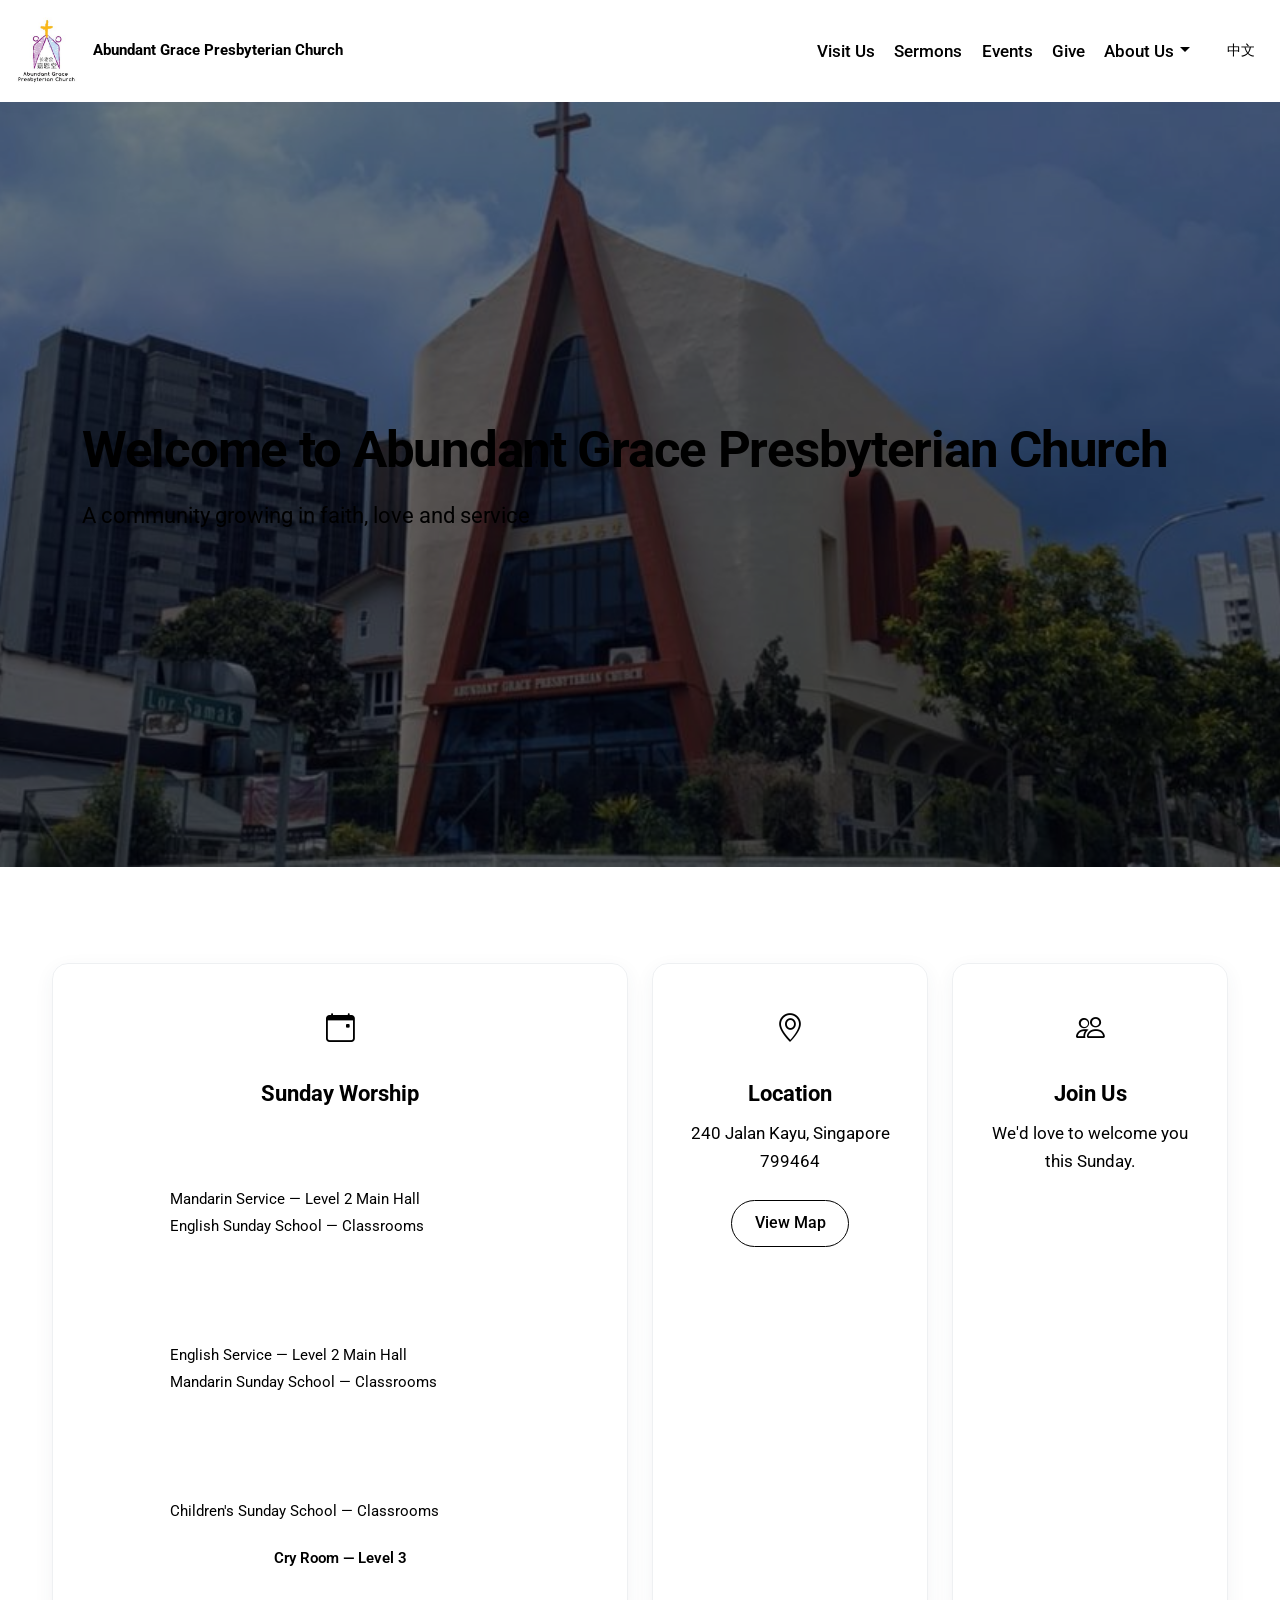
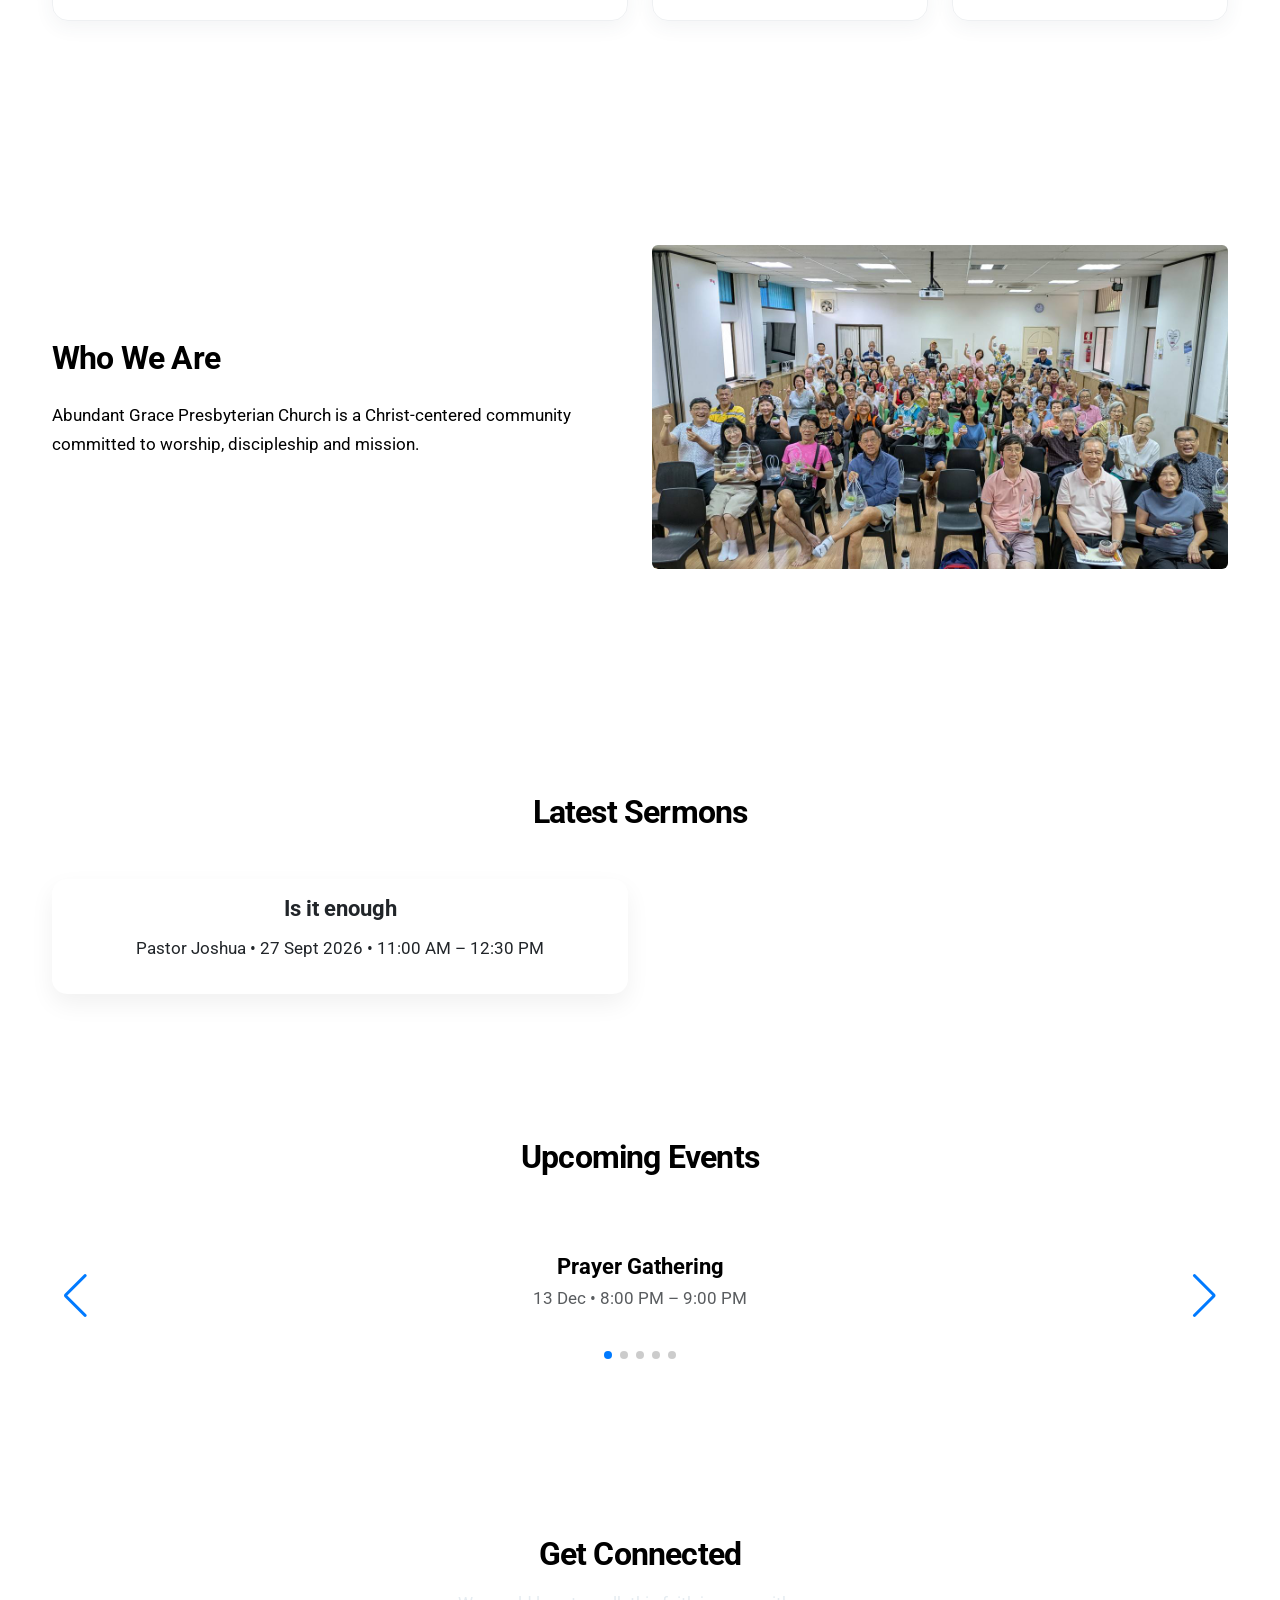
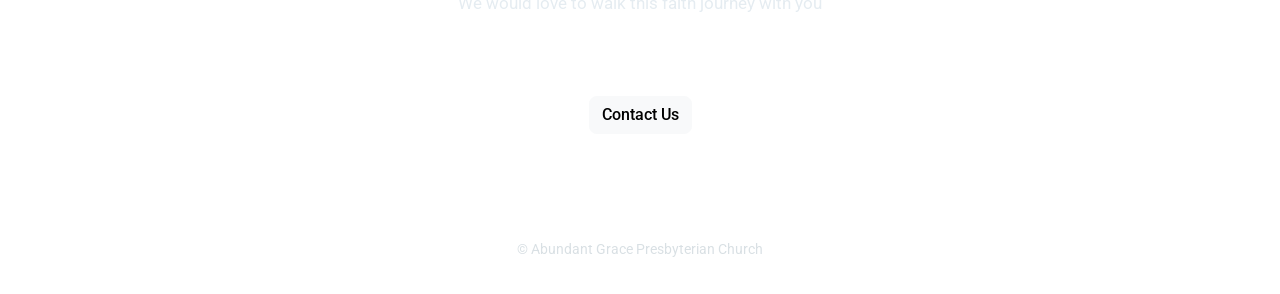
==== index.html @ 6f6083f2 "Update index.html" ====
<html>
    <head>
        <link rel="preconnect" href="https://fonts.googleapis.com">
        <link rel="preconnect" href="https://fonts.gstatic.com" crossorigin>
        <link href="https://fonts.googleapis.com/css2?family=Roboto:wght@400;500;600;700&display=swap" rel="stylesheet">
        <link href="https://cdn.jsdelivr.net/npm/bootstrap@5.3.0/dist/css/bootstrap.min.css" rel="stylesheet">
        <script src="https://cdn.jsdelivr.net/npm/bootstrap@5.3.0/dist/js/bootstrap.bundle.min.js"></script>
        <link href="CSS/style.css" type="text/css" rel="stylesheet">
        <link rel="stylesheet" href="https://cdn.jsdelivr.net/npm/bootstrap-icons@1.13.1/font/bootstrap-icons.min.css">
        <!-- Swiper CSS -->
        <link rel="stylesheet" href="https://cdn.jsdelivr.net/npm/swiper@10/swiper-bundle.min.css"/>

        <!-- Swiper JS -->
        <script src="https://cdn.jsdelivr.net/npm/swiper@10/swiper-bundle.min.js"></script>
        
    </head>

    <body>
        <!--
            Everything visible on the webpage goes inside here.
            This includes text, images, buttons, and anything else people can see and click.
            Think of this as the "body" of the page — what the visitor actually sees on screen.
        -->

        <!-- 
            LANGUAGE TOGGLE GUIDE:
            - The button at the end of the navbar switches between English and Chinese.
            - Each text item has a data-en="English text" and data-zh="Chinese text".
            - To change a label, just update those attributes. Example:
                <a data-en="Home" data-zh="首页">Home</a>
        -->


        <!-- Navbar -->
        <nav class="navbar navbar-expand-lg myNav">
            <div class="container-fluid d-flex justify-content-between align-items-center">
                <!-- Logo on the LEFT -->
                <a class="navbar-brand d-flex align-items-center customlink" href="index.html">
                    <img src="Images/agpc-logo-new-a3-crop_orig.jpg" alt="Church Logo" class="navbar-logo">
                    <span class="navbar-text"data-en="Abundant Grace Presbyterian Church"
                      data-zh="嘉恩堂长老会">
                    Abundant Grace Presbyterian Church</span>
                </a>

                <!-- This wrapper contains all nav links and toggle button on the RIGHT -->
                <div class="d-flex align-items-center">
                <!-- Navbar toggler (for small screens) -->
                <button class="navbar-toggler me-3" type="button" data-bs-toggle="collapse" data-bs-target="#navbarNav"
                    aria-controls="navbarNav" aria-expanded="false" aria-label="Toggle navigation">
                    <span class="navbar-toggler-icon"></span>
                </button>

                <!-- Collapsible nav links -->
                <div class="collapse navbar-collapse" id="navbarNav">
                    <ul class="navbar-nav ms-auto align-items-center">
                    <!-- Your nav items here -->
                    <li class="nav-item">
                        <a class="nav-link" href="Visit Us.html" data-en="Visit Us" data-zh="来访我们">Visit Us</a>
                    </li>
                    <li class="nav-item">
                        <a class="nav-link" href="Sermons.html" data-en="Sermons" data-zh="讲道">Sermons</a>
                    </li>
                    <li class="nav-item">
                        <a class="nav-link" href="Events.html" data-en="Events" data-zh="活动">Events</a>
                    </li>
                    <li class="nav-item">
                        <a class="nav-link" href="Give.html" data-en="Give" data-zh="奉献">Give</a>
                    </li>

                    <!-- Dropdown -->
                    <li class="nav-item dropdown">
                        <a class="nav-link dropdown-toggle" href="#" role="button" data-bs-toggle="dropdown"
                            aria-expanded="false" data-en="About Us" data-zh="关于我们">About Us</a>
                        <ul class="dropdown-menu">
                        <li><a class="dropdown-item" href="AGPC.html" data-en="AGPC" data-zh="嘉恩堂">AGPC</a></li>
                        <li><a class="dropdown-item" href="Ministries.html" data-en="Ministries" data-zh="事工">Ministries</a></li>
                        <li><a class="dropdown-item" href="Connect.html" data-en="Connect" data-zh="联系我们">Connect</a></li>
                        </ul>
                    </li>

                    <!-- Language toggle -->
                    <li class="nav-item">
                        <button id="languageToggle" class="btn btn-sm lang-toggle ms-3">中文</button>
                    </li>
                    </ul>
                </div>
                </div>
            </div>
        </nav>

          <!-- HERO SECTION -->
        <section class="hero-section hero-homepage">
        <div class="container">
            <h1 data-en="Welcome to Abundant Grace Presbyterian Church"
                data-zh="欢迎来到长老会嘉恩堂">
            Welcome to Abundant Grace Presbyterian Church
            </h1>
            <p data-en="A community growing in faith, love and service"
            data-zh="在信仰、爱与服事中成长的群体">
            A community growing in faith, love and service
            </p>
        </div>
        </section>

        <!-- SERVICE INFO -->
        <section class="info-section py-5">
            <div class="container">
                <div class="row g-4">
        
                    <!-- Sunday Worship -->
                    <div class="col-lg-6">
                        <div class="info-card">
        
                            <div class="info-icon">
                                <i class="bi bi-calendar-event"></i>
                            </div>
        
                            <h5 class="text-center"
                                data-en="Sunday Worship"
                                data-zh="主日崇拜">
                                Sunday Worship
                            </h5>
        
                            <div class="service-times">
        
                                <!-- Mandarin Service -->
                                <div class="service-block">
                                    <strong>9:00 AM</strong>
        
                                    <p
                                        data-en="Mandarin Service — Level 2 Main Hall"
                                        data-zh="华语崇拜 — 二楼礼堂">
                                        Mandarin Service — Level 2 Main Hall
                                    </p>
        
                                    <p
                                        data-en="English Sunday School — Classrooms"
                                        data-zh="英语主日学 — 各课室">
                                        English Sunday School — Classrooms
                                    </p>
                                </div>
        
                                <!-- English Service -->
                                <div class="service-block">
                                    <strong>11:00 AM</strong>
        
                                    <p
                                        data-en="English Service — Level 2 Main Hall"
                                        data-zh="英语崇拜 — 二楼礼堂">
                                        English Service — Level 2 Main Hall
                                    </p>
        
                                    <p
                                        data-en="Mandarin Sunday School — Classrooms"
                                        data-zh="华语主日学 — 各课室">
                                        Mandarin Sunday School — Classrooms
                                    </p>
                                </div>
        
                                <!-- Children's Sunday School -->
                                <div class="service-block">
                                    <strong>10:30 AM – 11:30 AM</strong>
        
                                    <p
                                        data-en="Children's Sunday School — Classrooms"
                                        data-zh="儿童主日学 — 各课室">
                                        Children's Sunday School — Classrooms
                                    </p>
                                </div>
        
                                <!-- Cry Room -->
                                <p class="cry-room"
                                   data-en="Cry Room — Level 3"
                                   data-zh="育婴室 — 三楼">
                                    👶 Cry Room — Level 3
                                </p>
        
                            </div>
                        </div>
                    </div>
        
                    <!-- Location -->
                    <div class="col-lg-3">
                        <div class="info-card text-center">
        
                            <div class="info-icon">
                                <i class="bi bi-geo-alt"></i>
                            </div>
        
                            <h5
                                data-en="Location"
                                data-zh="地点">
                                Location
                            </h5>
        
                            <p
                                data-en="240 Jalan Kayu, Singapore 799464"
                                data-zh="新加坡 240 Jalan Kayu 799464">
                                240 Jalan Kayu,<br>
                                Singapore 799464
                            </p>
        
                            <a
                                href="https://maps.google.com/?q=240+Jalan+Kayu+Singapore+799464"
                                target="_blank"
                                class="btn btn-outline-primary mt-2"
                                data-en="View Map"
                                data-zh="查看地图">
                                View Map
                            </a>
        
                        </div>
                    </div>
        
                    <!-- Join Us -->
                    <div class="col-lg-3">
                        <div class="info-card text-center">
        
                            <div class="info-icon">
                                <i class="bi bi-people"></i>
                            </div>
        
                            <h5
                                data-en="Join Us"
                                data-zh="欢迎参加">
                                Join Us
                            </h5>
        
                            <p
                                data-en="We'd love to welcome you this Sunday."
                                data-zh="欢迎您本周日与我们一同敬拜。">
                                We'd love to welcome you this Sunday.
                            </p>
        
                            <a
                                href="Visit Us.html"
                                class="btn btn-primary mt-2"
                                data-en="Plan a Visit"
                                data-zh="计划您的访问">
                                Plan a Visit
                            </a>
        
                        </div>
                    </div>
        
                </div>
            </div>
        </section>

        <!-- ABOUT / VISION -->
        <section class="content-section">
        <div class="container">
            <div class="row align-items-center">
            <div class="col-md-6">
                <h2 data-en="Who We Are" data-zh="我们是谁">Who We Are</h2>
                <p data-en="Abundant Grace Presbyterian Church is a Christ-centered community committed to worship, discipleship and mission."
                data-zh="长老会嘉恩堂是一个以基督为中心的社区，致力于敬拜、门徒训练和宣教。">
                Abundant Grace Presbyterian Church is a Christ-centered community committed to worship, discipleship and mission.
                </p>
            </div>
            <div class="col-md-6">
                <img src="Images/Main Page/AGPC (1).jpg" class="img-fluid rounded" alt="Church">
            </div>
            </div>
        </div>
        </section>

        <!-- UPCOMING SERMONS -->
        <section class="content-section py-5 sermons-section">
        <div class="container">
            <h2 class="text-center mb-5" data-en="Latest Sermons" data-zh="最新讲道">Latest Sermons</h2>
            <div id="latest-sermons" class="row g-4"></div>
        </div>
        </section>

       <!-- UPCOMING EVENTS -->
        <section class="content-section py-5">
        <div class="container">

            <h2 class="text-center mb-5"
                data-en="Upcoming Events"
                data-zh="即将举行的活动">
            Upcoming Events
            </h2>

            <!-- SWIPER CONTAINER -->
            <div class="swiper upcoming-events-swiper">

            <!-- REQUIRED WRAPPER -->
            <div class="swiper-wrapper" id="upcoming-events">
                <!-- JS injects swiper-slide here -->
            </div>

            <!-- NAVIGATION -->
            <div class="swiper-button-prev"></div>
            <div class="swiper-button-next"></div>

            <!-- PAGINATION -->
            <div class="swiper-pagination"></div>

            </div>

        </div>
        </section>

        <!-- CALL TO ACTION -->
        <section class="cta-section text-center"> 
            <div class="container"> 
                <h2 data-en="Get Connected" data-zh="与我们联系">Get Connected</h2> 
                <p data-en="We would love to walk this faith journey with you" data-zh="我们很乐意与你一同走这段信仰之旅"> We would love to walk this faith journey with you</p>
                <div class="social-links">
                    <a href="https://www.facebook.com/abundantgracepresbyterian" target="_blank" aria-label="Facebook">
                        <i class="bi bi-facebook"></i>
                        <span data-en="Facebook" data-zh="脸书">Facebook</span>
                    </a>
                
                    <a href="https://www.instagram.com/YOURPAGE" target="_blank" aria-label="Instagram">
                        <i class="bi bi-instagram"></i>
                        <span data-en="Instagram" data-zh="IG">Instagram</span>
                    </a>
                
                    <a href="https://www.youtube.com/YOURCHANNEL" target="_blank" aria-label="YouTube">
                        <i class="bi bi-youtube"></i>
                        <span data-en="YouTube" data-zh="YT">YouTube</span>
                    </a>
                </div>
                <a href="Connect.html" class="btn btn-light" data-en="Contact Us" data-zh="联系我们">Contact Us</a> 
            </div> 
        </section>

        <!-- FOOTER -->
        <footer class="footer">
        <div class="container text-center">
            <p>© Abundant Grace Presbyterian Church</p>
        </div>
        </footer>

        <!-- Utils first -->
        <script src="utils.js"></script>

        <!--  DATA FIRST -->
        <script src="sermons-data.js"></script>
        <script src="events-data.js"></script>

        <!--  THEN UI -->
        <script src="sermons-ui.js"></script>
        <script src="events-ui.js"></script>

        
        
    </body>



</html>
---- CSS/style.css ----
```css
/* =====================================================
   AGPC WEBSITE — GLOBAL STYLESHEET
   File: CSS/style.css

   CONTENTS
   01. Colour System
   02. Global Styles
   03. Shared Components
       3.1 Navbar
       3.2 Language Toggle
       3.3 Buttons & CTA
       3.4 Footer
       3.5 Hero Sections
       3.6 General Sections
   04. Homepage (index.html)
   05. AGPC (AGPC.html)
   06. Connect (Connect.html)
   07. Events (Events.html)
   08. Give (Give.html)
   09. Ministries (Ministries.html)
   10. Sermons (Sermons.html)
   11. Visit Us (Visit Us.html)
   12. Responsive Styles
===================================================== */


/* =====================================================
   01. COLOUR SYSTEM
===================================================== */

:root {
    --brand-primary: #567C8D;
    --brand-dark: #2F4156;
    --brand-light: #C8D9E6;
    --brand-beige: #F5EFEB;
    --brand-white: #FFFFFF;

    --text-main: #2F4156;
    --text-body: #354653;
    --text-muted: #637481;

    --border-light: #D9E0E4;

    --button-primary: #567C8D;
    --button-hover: #456878;

    --bg-white: #FFFFFF;
    --bg-light: #F5EFEB;
    --bg-sky-blue: #C8D9E6;
    --bg-dark: #2F4156;
}

/* =====================================================
   02. GLOBAL STYLES
===================================================== */

* {
    box-sizing: border-box;
}

html {
    scroll-behavior: smooth;
}

body {
    margin: 0;
    background-color: var(--bg-white);
    color: var(--text-body);
    font-family: "Roboto", sans-serif;
    font-size: 1.05rem;
    font-weight: 400;
    line-height: 1.7;
}

p {
    margin-bottom: 1rem;
    color: var(--text-body);
    font-size: 1.05rem;
    line-height: 1.7;
}

h1, h2, h3, h4, h5, h6 {
    color: var(--text-main);
}

h1, h2 {
    font-weight: 700;
    letter-spacing: -0.025em;
}

h5 {
    margin-bottom: 0.75rem;
    font-size: 1.4rem;
    font-weight: 700;
}

a {
    color: var(--brand-primary);
    transition: color 0.2s ease;
}

a:hover {
    color: var(--brand-dark);
}

img {
    display: block;
    max-width: 100%;
}

/* =====================================================
   03. SHARED COMPONENTS
===================================================== */


/* -----------------------------------------------------
   3.1 NAVBAR
----------------------------------------------------- */

.myNav {
    position: relative;
    z-index: 100;
    background-color: var(--bg-white);
    border-bottom: 1px solid var(--border-light);
    box-shadow: 0 2px 12px rgba(47, 65, 86, 0.05);
}

.myNav .navbar-logo {
    height: 76px;
    width: auto;
    margin-right: 0.75rem;
    object-fit: contain;
}

.myNav .navbar-text {
    color: var(--brand-dark);
    font-size: 0.95rem;
    font-weight: 700;
    white-space: normal;
}

.myNav .nav-link {
    margin-left: 0.2rem;
    padding: 0.6rem 0.8rem;
    border-radius: 8px;
    color: var(--brand-dark);
    font-weight: 500;
    transition: background-color 0.2s ease,
                color 0.2s ease;
}

.myNav .nav-link:hover,
.myNav .nav-link.active {
    background-color: var(--brand-beige);
    color: var(--brand-primary);
}

.myNav .dropdown-toggle::after {
    margin-left: 0.4rem;
}

.myNav .dropdown-menu {
    border: 1px solid var(--border-light);
    border-radius: 10px;
    box-shadow: 0 8px 24px rgba(47, 65, 86, 0.1);
}

.myNav .dropdown-item {
    padding: 0.65rem 1rem;
    color: var(--brand-dark);
}

.myNav .dropdown-item:hover {
    background-color: var(--brand-beige);
    color: var(--brand-primary);
}

/* Mobile menu button */

.navbar-toggler {
    padding: 0.4rem 0.6rem;
    border: 1px solid var(--border-light);
}

.navbar-toggler:focus {
    box-shadow: none;
}

.navbar-toggler-icon {
    background-image: url("data:image/svg+xml,%3Csvg viewBox='0 0 30 30' xmlns='http://www.w3.org/2000/svg'%3E%3Cpath stroke='%232F4156' stroke-width='2' stroke-linecap='round' stroke-miterlimit='10' d='M4 7h22M4 15h22M4 23h22'/%3E%3C/svg%3E");
}

/* -----------------------------------------------------
   3.2 LANGUAGE TOGGLE
----------------------------------------------------- */

.lang-toggle {
    display: inline-block;
    padding: 0.4rem 0.8rem;
    border: 1px solid var(--brand-primary);
    border-radius: 8px;
    background: transparent;
    color: var(--brand-primary);
    font-weight: 600;
    cursor: pointer;
    transition: all 0.2s ease;
}

.lang-toggle:hover {
    background: var(--brand-primary);
    color: var(--text-on-dark);
}


/* -----------------------------------------------------
   3.3 BUTTONS & CTA
----------------------------------------------------- */
/* Shared buttons */

.btn-primary {
    border-color: var(--brand-dark);
    background-color: var(--brand-dark);
    color: #FFFFFF;
}

.btn-primary:hover,
.btn-primary:focus {
    border-color: var(--button-hover);
    background-color: var(--button-hover);
    color: #FFFFFF;
}

.btn-outline-primary {
    border-color: var(--brand-primary);
    color: var(--brand-primary);
}

.btn-outline-primary:hover,
.btn-outline-primary:focus {
    border-color: var(--brand-primary);
    background-color: var(--brand-primary);
    color: #FFFFFF;
}

.btn {
    border-radius: 8px;
    font-weight: 500;
    transition: all 0.2s ease;
}

.cta-section {
    padding: 4.5rem 1.5rem;
    background-color: var(--brand-dark);
    color: var(--text-on-dark);
    text-align: center;
}

.cta-section h2 {
    margin-bottom: 1rem;
    color: var(--text-on-dark);
}

.cta-section p {
    max-width: 650px;
    margin: 0 auto 1.5rem;
    color: #E5ECF1;
}

/* -----------------------------------------------------
   3.4 FOOTER
----------------------------------------------------- */

.footer {
    padding: 2rem 1.5rem;
    background-color: var(--bg-dark);
    color: #D9E0E4;
    font-size: 0.9rem;
    text-align: center;
}

.footer p {
    margin-bottom: 0;
    color: #D9E0E4;
    font-size: 0.9rem;
}

/* -----------------------------------------------------
   3.5 HERO SECTIONS
----------------------------------------------------- */

/* Homepage hero */

.hero-section {
    position: relative;
    display: flex;
    min-height: 85vh;
    padding: 0 1.5rem;
    align-items: center;
    justify-content: center;
    background: url("../Images/Church.jpg") center / cover no-repeat;
}

.hero-section::before {
    position: absolute;
    inset: 0;
    background: rgba(0, 0, 0, 0.5);
    content: "";
}

.hero-section .container {
    position: relative;
    z-index: 1;
    color: var(--text-on-dark);
}

.hero-section h1 {
    margin-bottom: 1rem;
    color: var(--text-on-dark);
    font-size: clamp(2.2rem, 4vw, 3.2rem);
}

.hero-section p {
    color: var(--text-on-dark);
    font-size: 1.4rem;
}

/* Shared inner-page hero properties */

.hero-sermons,
.hero-visitus,
.hero-give,
.hero-events,
.hero-connect {
    min-height: 40vh;
    background-repeat: no-repeat;
    background-size: cover;
}

/* Individual hero images */

.hero-sermons {
    background-image: url("../Images/Sermons/Sermons.jpg");
    background-position: center 42%;
}

.hero-visitus {
    background-image: url("../Images/Visit/Visit Us.jpg");
    background-position: center 25%;
}

.hero-give {
    background-image: url("../Images/Give/Offerings.jpg");
    background-position: center;
}

.hero-events {
    background-image: url("../Images/Events/Events.jpg");
    background-position: center;
}

.hero-connect {
    background-image: url("../Images/Connect/Connect.jpg");
    background-position: center;
}


/* -----------------------------------------------------
   3.6 GENERAL SECTIONS
----------------------------------------------------- */

section {
    padding: 4rem 1.5rem;
}

section + section {
    margin-top: 0;
}

section h2 {
    margin-bottom: 1.5rem;
    color: var(--text-main);
    font-weight: 700;
}

.info-section,
.light-section {
    background-color: var(--bg-light);
}

.light-section {
    text-align: center;
}

.light-section p {
    max-width: 700px;
    margin: 1rem auto 2rem;
}

/* Consistent content width */

.content-section > .container,
.info-section > .container {
    max-width: 1200px;
}

/* Tablet and mobile spacing */

@media (max-width: 767px) {
    section {
        padding: 3rem 1rem;
    }

    section h2 {
        margin-bottom: 1.25rem;
    }
}

@media (min-width: 1200px) {
    section {
        padding: 5rem 1.5rem;
    }
}

/* =====================================================
   04. HOMEPAGE — index.html
===================================================== */

/* Latest sermons layout */

#latest-sermons .col-md-6 {
    display: flex;
}

#latest-sermons .card {
    width: 100%;
}

/* Homepage information cards */

.info-card {
    height: 100%;
    padding: 2rem 1.5rem;
    border: 1px solid rgba(47, 65, 86, 0.08);
    border-radius: 16px;
    background-color: var(--bg-white);
    box-shadow: 0 6px 20px rgba(47, 65, 86, 0.06);
    transition: transform 0.25s ease,
                box-shadow 0.25s ease;
}

.info-card:hover {
    transform: translateY(-4px);
    box-shadow: 0 12px 28px rgba(47, 65, 86, 0.12);
}

.info-icon {
    display: flex;
    width: 64px;
    height: 64px;
    margin: 0 auto 1.25rem;
    align-items: center;
    justify-content: center;
    border-radius: 50%;
    background-color: var(--brand-light);
    color: var(--brand-dark);
    font-size: 1.8rem;
}

.info-card .btn {
    padding: 0.65rem 1.3rem;
    border-radius: 8px;
}

/* Worship service times */

.service-times {
    max-width: 340px;
    margin: 1.5rem auto 0;
}

.service-block {
    margin-bottom: 1.5rem;
}

.service-block:not(:last-of-type) {
    padding-bottom: 1.25rem;
    border-bottom: 1px solid var(--border-light);
}

.service-block strong {
    display: inline-block;
    margin-bottom: 0.75rem;
    padding: 6px 16px;
    border-radius: 999px;
    background: var(--brand-primary);
    color: white;
    font-size: 1rem;
    font-weight: 700;
}

.service-block p {
    margin: 0.35rem 0;
    color: var(--text-body);
    font-size: 0.95rem;
    line-height: 1.45;
}

.cry-room {
    margin-top: 1.5rem;
    color: var(--text-body);
    font-size: 0.95rem;
    font-weight: 600;
    text-align: center;
}

/* Homepage card buttons */

.info-card .btn {
    padding: 0.65rem 1.4rem;
    border-radius: 999px;
}

/* Social links */

.social-links {
    display: flex;
    margin: 1.5rem 0;
    align-items: center;
    justify-content: center;
    flex-wrap: wrap;
    gap: 2rem;
}

.social-links a {
    display: flex;
    align-items: center;
    gap: 0.5rem;
    color: white;
    font-size: 1.1rem;
    font-weight: 500;
    text-decoration: none;
    transition: transform 0.2s ease, opacity 0.2s ease;
}

.social-links a i {
    font-size: 1.5rem;
}

.social-links a:hover {
    transform: translateY(-2px);
    opacity: 0.8;
}

.card {
    flex: 1;
    border: none;
    border-radius: 15px;
    box-shadow: 0 10px 25px rgba(0, 0, 0, 0.06);
    transition: transform 0.2s ease;
}

.card:hover {
    transform: translateY(-6px);
}


/* =====================================================
   05. AGPC — AGPC.html
===================================================== */

/* Add AGPC page-specific styles here. */


/* =====================================================
   06. CONNECT — Connect.html
===================================================== */

/* Add Connect page-specific styles here. */


/* =====================================================
   07. EVENTS — Events.html
===================================================== */

/* Swiper base */

.swiper {
    width: 100%;
    padding: 40px 0;
}

/* Swiper layout */

.upcoming-events-swiper,
.past-events-swiper {
    height: auto;
}

.upcoming-events-swiper .swiper-wrapper,
.past-events-swiper .swiper-wrapper {
    height: auto;
    align-items: center;
}

.upcoming-events-swiper .swiper-slide,
.past-events-swiper .swiper-slide {
    display: flex;
    height: auto;
    justify-content: center;
}

/* Event cards */

.event-card {
    display: flex;
    width: 100%;
    overflow: hidden;
    flex-direction: column;
    border-radius: 16px;
    background: white;
}

/* Event flyers */

.event-flyer {
    width: 100%;
}

.event-flyer img {
    width: 100%;
    height: 100%;
    object-fit: cover;
}

/* Event information */

.event-info {
    padding: 12px 14px;
    text-align: center;
}

/* Upcoming events carousel */

.upcoming-events-swiper .swiper-slide {
    width: 75%;
}

.upcoming-events-swiper .event-flyer {
    height: 320px;
}

/* Past events carousel */

.past-events-swiper .swiper-slide {
    width: 260px;
}

.past-events-swiper .event-flyer {
    height: 180px;
}

/* Event carousel pagination */

.upcoming-events-swiper .swiper-pagination,
.past-events-swiper .swiper-pagination {
    position: relative;
    margin-top: 10px;
}


/* =====================================================
   08. GIVE — Give.html
===================================================== */

/* Add Give page-specific styles here. */


/* =====================================================
   09. MINISTRIES — Ministries.html
===================================================== */

/* Ministry cards */

.ministry-card {
    border: none;
    background-color: #89c8fc;
}

.ministry-bg {
    position: relative;
    display: flex;
    height: 250px;
    align-items: center;
    justify-content: center;
}

.ministry-icon-corner {
    position: absolute;
    top: 15px;
    right: 15px;
    z-index: 2;
    width: 80px;
    opacity: 0.85;
    filter: brightness(0) invert(1);
}

/* Ministry carousel */

.ministry-carousel .carousel-item {
    min-height: 400px;
}

.ministry-carousel img {
    transition: transform 0.3s ease;
}

.ministry-carousel img:hover {
    transform: scale(1.03);
}

/* Ministry modals */

.modal-dialog {
    width: 90%;
    max-width: 800px;
}

.modal-content {
    min-height: 600px;
}

/* Carousel controls */

.carousel-control-prev-icon,
.carousel-control-next-icon {
    padding: 18px;
    border-radius: 50%;
    background-color: rgba(0, 0, 0, 0.5);
    background-size: 60%;
}

/* Ministry content section */

.content-section {
    position: relative;
    z-index: 1;
    background-color: #fff;
}


/* =====================================================
   10. SERMONS — Sermons.html
===================================================== */

/* -----------------------------------------------------
    SHARED PAGINATION
----------------------------------------------------- */

#en-pagination,
#zh-pagination,
#both-pagination {
    display: flex;
    margin-top: 2rem;
    justify-content: center;
    gap: 16px;
    font-family: "Roboto", sans-serif;
}

.page-number {
    position: relative;
    padding: 4px 8px;
    color: #555;
    cursor: pointer;
    transition: all 0.2s ease;
}

.page-number.active {
    color: var(--brand-primary);
    font-weight: 700;
}

.page-number.active::after {
    display: block;
    width: 100%;
    height: 2px;
    margin-top: 6px;
    background-color: var(--brand-primary);
    content: "";
}

.page-arrow {
    padding: 4px 8px;
    color: var(--brand-primary);
    font-weight: 600;
    cursor: pointer;
    user-select: none;
    transition: all 0.2s ease;
}

.page-arrow.disabled {
    color: #aaa;
    cursor: default;
}

.page-arrow:hover:not(.disabled) {
    background-color: #eef2ff;
}

/* Sermon cards */

.sermon-card {
    display: flex;
    width: 240px;
    flex: 0 0 auto;
    flex-direction: column;
    overflow: hidden;
    border-radius: 8px;
    background: #f4f4f4;
    box-shadow: 0 3px 8px rgba(0, 0, 0, 0.15);
}

.sermon-thumb {
    overflow: hidden;
    aspect-ratio: 16 / 9;
}

.sermon-thumb img {
    width: 100%;
    height: 100%;
    object-fit: cover;
}

/* Responsive sermon video */

.sermon-video-wrapper {
    position: relative;
    width: 100%;
    height: 0;
    overflow: hidden;
    padding-bottom: 56.25%;
}

.sermon-video-wrapper iframe {
    position: absolute;
    top: 0;
    left: 0;
    width: 100%;
    height: 100%;
}

/* Sermon information */

.sermon-info {
    display: flex;
    padding: 0.75rem 1rem;
    flex-direction: column;
    gap: 0.3rem;
}

.sermon-title {
    margin: 0;
    font-size: 1.05rem;
}

.sermon-meta {
    margin: 0;
    color: #555;
    font-size: 0.9rem;
}

/* Horizontal sermon scrolling */

.sermon-scroll {
    display: flex;
    overflow-x: auto;
    padding-bottom: 1rem;
    gap: 1rem;
    scroll-behavior: smooth;
    scroll-snap-type: x mandatory;
}

.sermon-scroll::-webkit-scrollbar {
    height: 8px;
}

.sermon-scroll::-webkit-scrollbar-thumb {
    border-radius: 4px;
    background-color: var(--brand-primary);
}

/* Desktop sermon grid */

#english-grid .col,
#chinese-grid .col,
#combined-grid .col {
    /* Desktop layout is defined in the responsive section. */
}

/* =====================================================
   11. VISIT US — Visit Us.html
===================================================== */

/* Add Visit Us page-specific styles here. */


/* =====================================================
   12. RESPONSIVE STYLES
===================================================== */

/* Tablets and smaller desktops */

@media (max-width: 992px) {
    .service-times {
        max-width: 100%;
    }

    .info-card {
        margin-bottom: 1rem;
    }
}

/* Desktop sermon grid */

@media (min-width: 992px) {
    #english-grid .col,
    #chinese-grid .col,
    #combined-grid .col {
        flex: 0 0 30%;
        max-width: 30%;
        margin-bottom: 30px;
    }

    .sermon-card {
        width: 100%;
    }
}

/* Tablets and larger screens */

@media (min-width: 768px) {
    section {
        padding: 7rem 1.5rem;
    }

    section + section {
        margin-top: 3rem;
    }
}

/* Large screens */

@media (min-width: 1200px) {
    section {
        padding: 8rem 1.5rem;
    }
}

/* =====================================================
   MOBILE RESPONSIVENESS
===================================================== */

/* Navbar */

@media (max-width: 991.98px) {
    .myNav .container-fluid {
        flex-wrap: wrap;
    }

    .myNav .navbar-logo {
        height: 56px;
        margin-right: 0.5rem;
    }

    .myNav .navbar-text {
        max-width: 220px;
        font-size: 0.85rem;
        line-height: 1.3;
    }

    .myNav .navbar-collapse {
        flex-basis: 100%;
        width: 100%;
    }

    .myNav .navbar-nav {
        align-items: stretch !important;
        padding: 0.75rem 0 1rem;
    }

    .myNav .nav-link {
        margin: 0;
        padding: 0.75rem 1rem;
    }

    .myNav .lang-toggle {
        margin: 0.75rem 1rem 0 !important;
    }
       /* Keep the logo and church name aligned */
    .myNav .navbar-brand {
        display: flex;
        align-items: center;
        min-width: 0;
        max-width: calc(100% - 60px);
    }

    .myNav .navbar-logo {
        flex-shrink: 0;
    }

    /* Make dropdowns easier to tap */
    .myNav .dropdown-menu {
        margin: 0.25rem 0 0 1rem;
        border: none;
        border-left: 2px solid var(--brand-light);
        border-radius: 0;
        box-shadow: none;
    }

    .myNav .dropdown-item {
        padding: 0.7rem 1rem;
    }

    /* Prevent navigation items from becoming cramped */
    .myNav .nav-link {
        white-space: normal;
    }
}

/* Hero */

@media (max-width: 767px) {
    .hero-section {
        min-height: 60vh;
        padding: 3rem 1rem;
        background-position: center;
    }

    .hero-section h1 {
        font-size: clamp(2rem, 8vw, 2.7rem);
        line-height: 1.2;
    }

    .hero-section p {
        font-size: 1.1rem;
    }

    .hero-sermons,
    .hero-visitus,
    .hero-give,
    .hero-events,
    .hero-connect {
        min-height: 32vh;
    }
}

/* Homepage cards */

@media (max-width: 767px) {
    .info-card {
        padding: 1.5rem 1.25rem;
    }

    .service-times {
        max-width: 100%;
    }

    .service-block strong {
        font-size: 0.95rem;
    }

    .social-links {
        gap: 1.25rem;
    }

    .social-links a {
        font-size: 1rem;
    }
}

/* Events carousel */

@media (max-width: 767px) {
    .upcoming-events-swiper .swiper-slide {
        width: 90%;
    }

    .upcoming-events-swiper .event-flyer {
        height: 240px;
    }

    .past-events-swiper .swiper-slide {
        width: 220px;
    }

    .past-events-swiper .event-flyer {
        height: 160px;
    }
}

/* Ministry modals */

@media (max-width: 767px) {
    .modal-dialog {
        width: auto;
        max-width: none;
        margin: 0.5rem;
    }

    .modal-content {
        min-height: auto;
    }

    .ministry-carousel .carousel-item {
        min-height: 250px;
    }
}

/* Accessibility */

@media (prefers-reduced-motion: reduce) {
    html {
        scroll-behavior: auto;
    }

    *,
    *::before,
    *::after {
        transition-duration: 0.01ms !important;
        animation-duration: 0.01ms !important;
    }
}
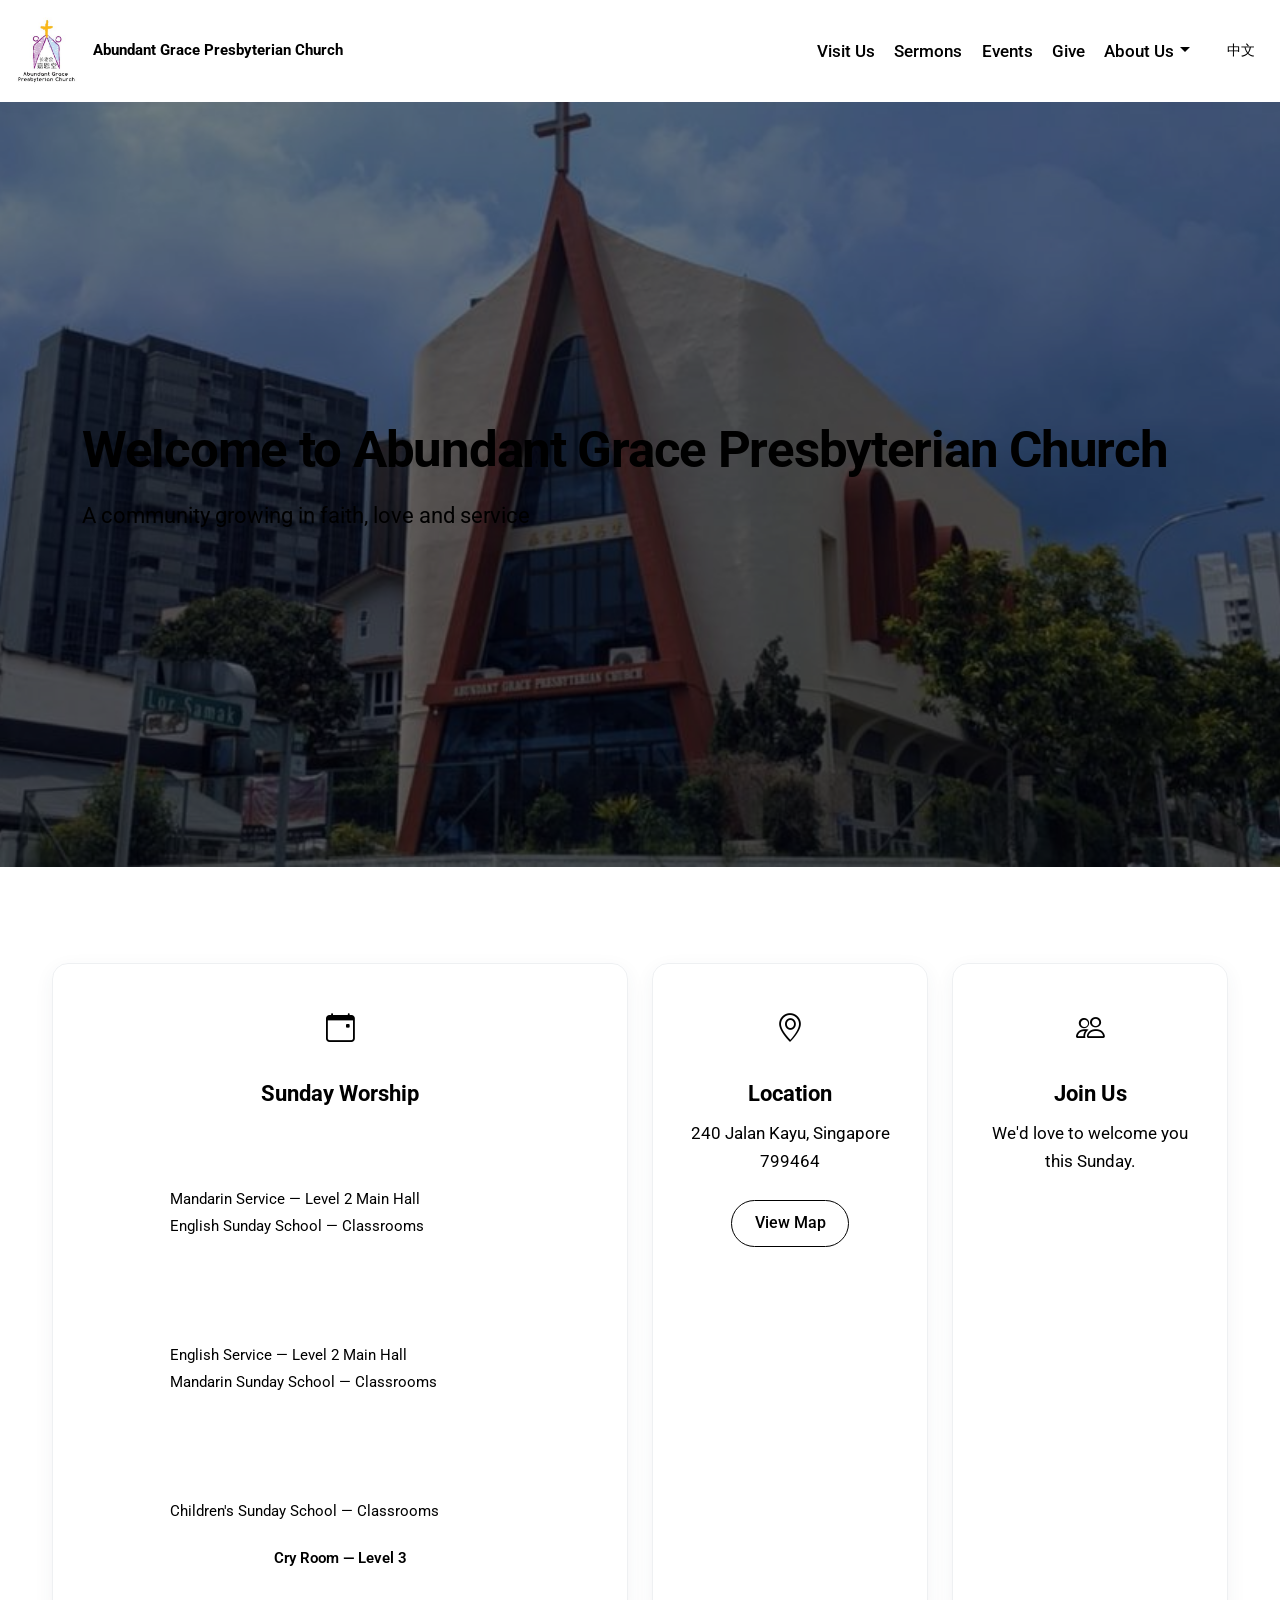
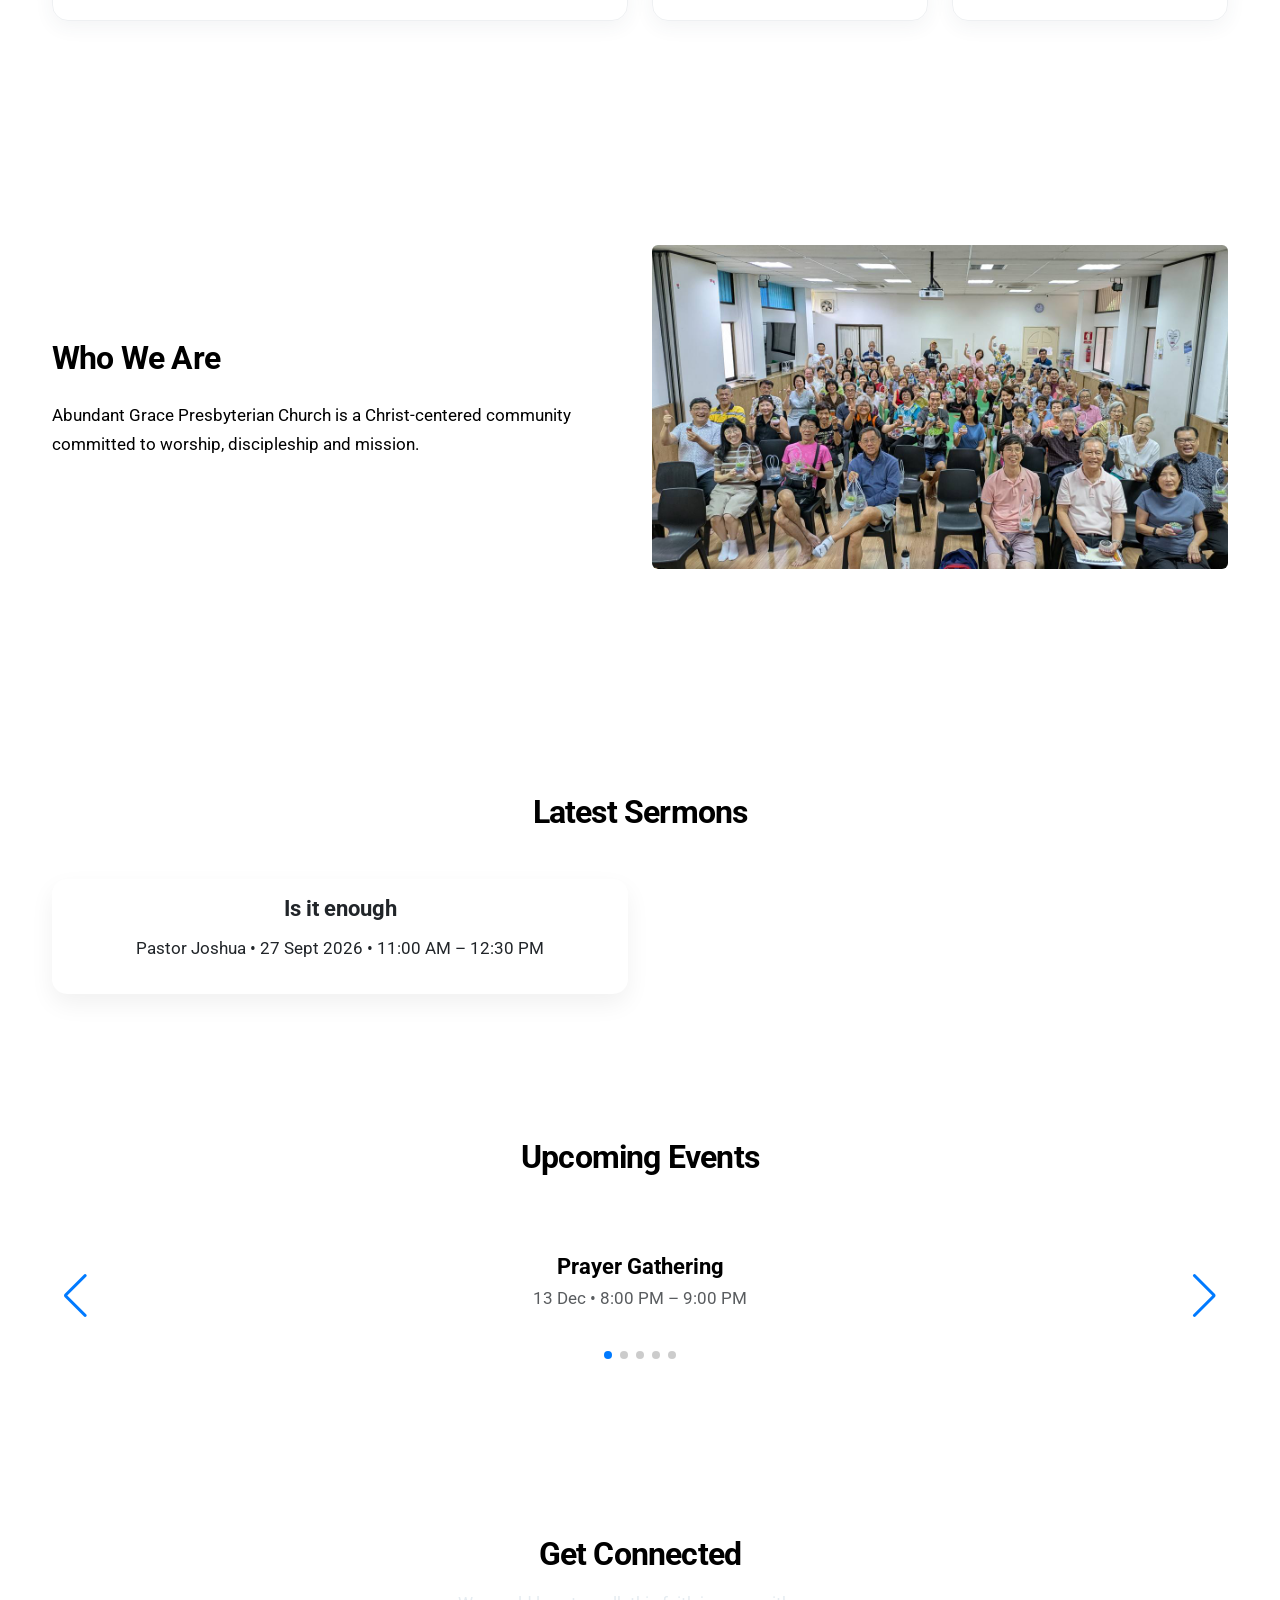
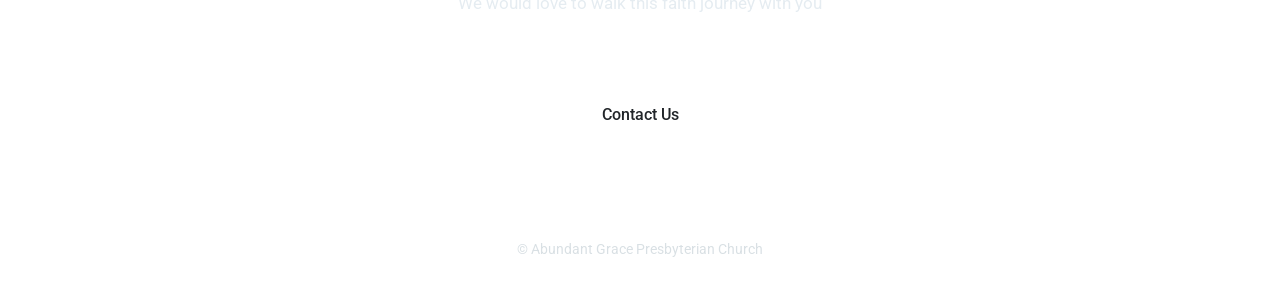
==== commit dc4609d5: "Update index.html" ====
--- a/index.html
+++ b/index.html
@@ -274,7 +274,7 @@
         </section>
 
        <!-- UPCOMING EVENTS -->
-        <section class="content-section py-5">
+        <section class="content-section py-5 events-section">
         <div class="container">
 
             <h2 class="text-center mb-5"
@@ -324,7 +324,7 @@
                         <span data-en="YouTube" data-zh="YT">YouTube</span>
                     </a>
                 </div>
-                <a href="Connect.html" class="btn btn-light" data-en="Contact Us" data-zh="联系我们">Contact Us</a> 
+                <a href="Connect.html" class="btn btn-cta" data-en="Contact Us" data-zh="联系我们">Contact Us</a> 
             </div> 
         </section>
 
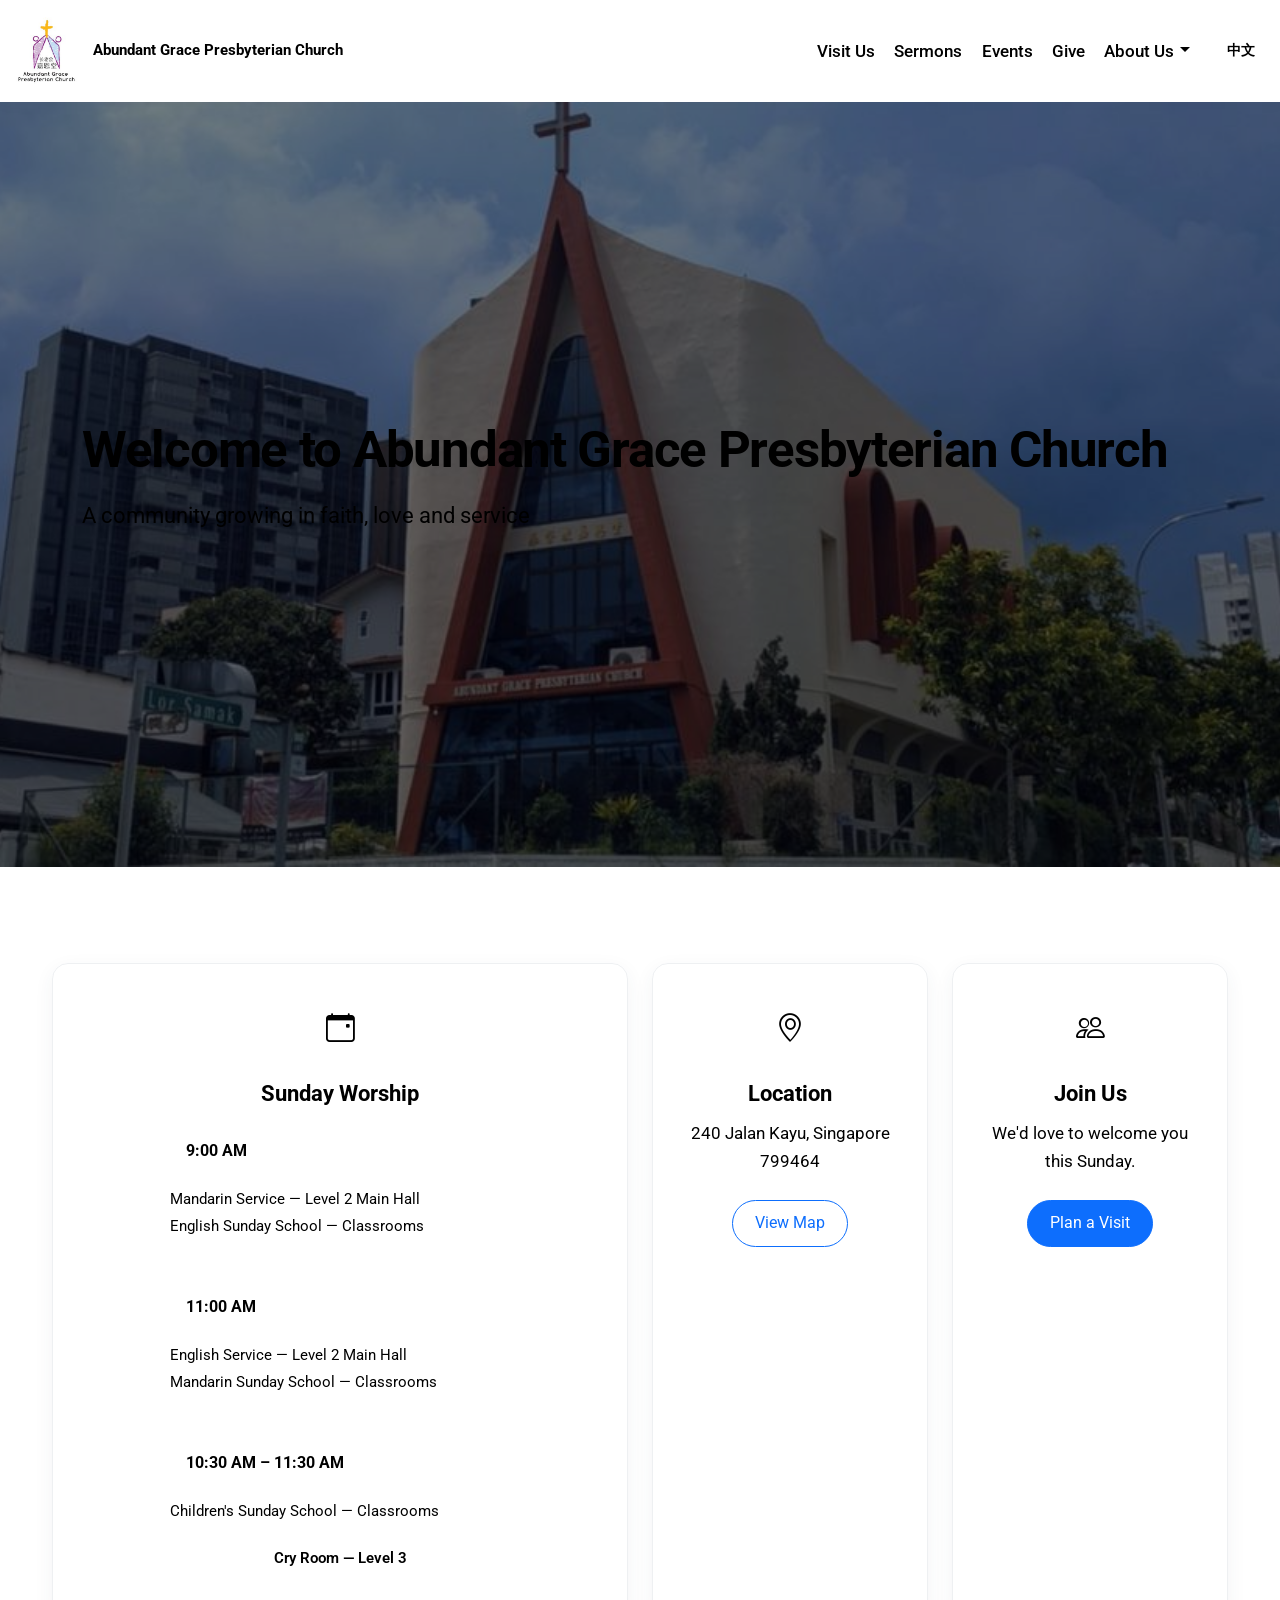
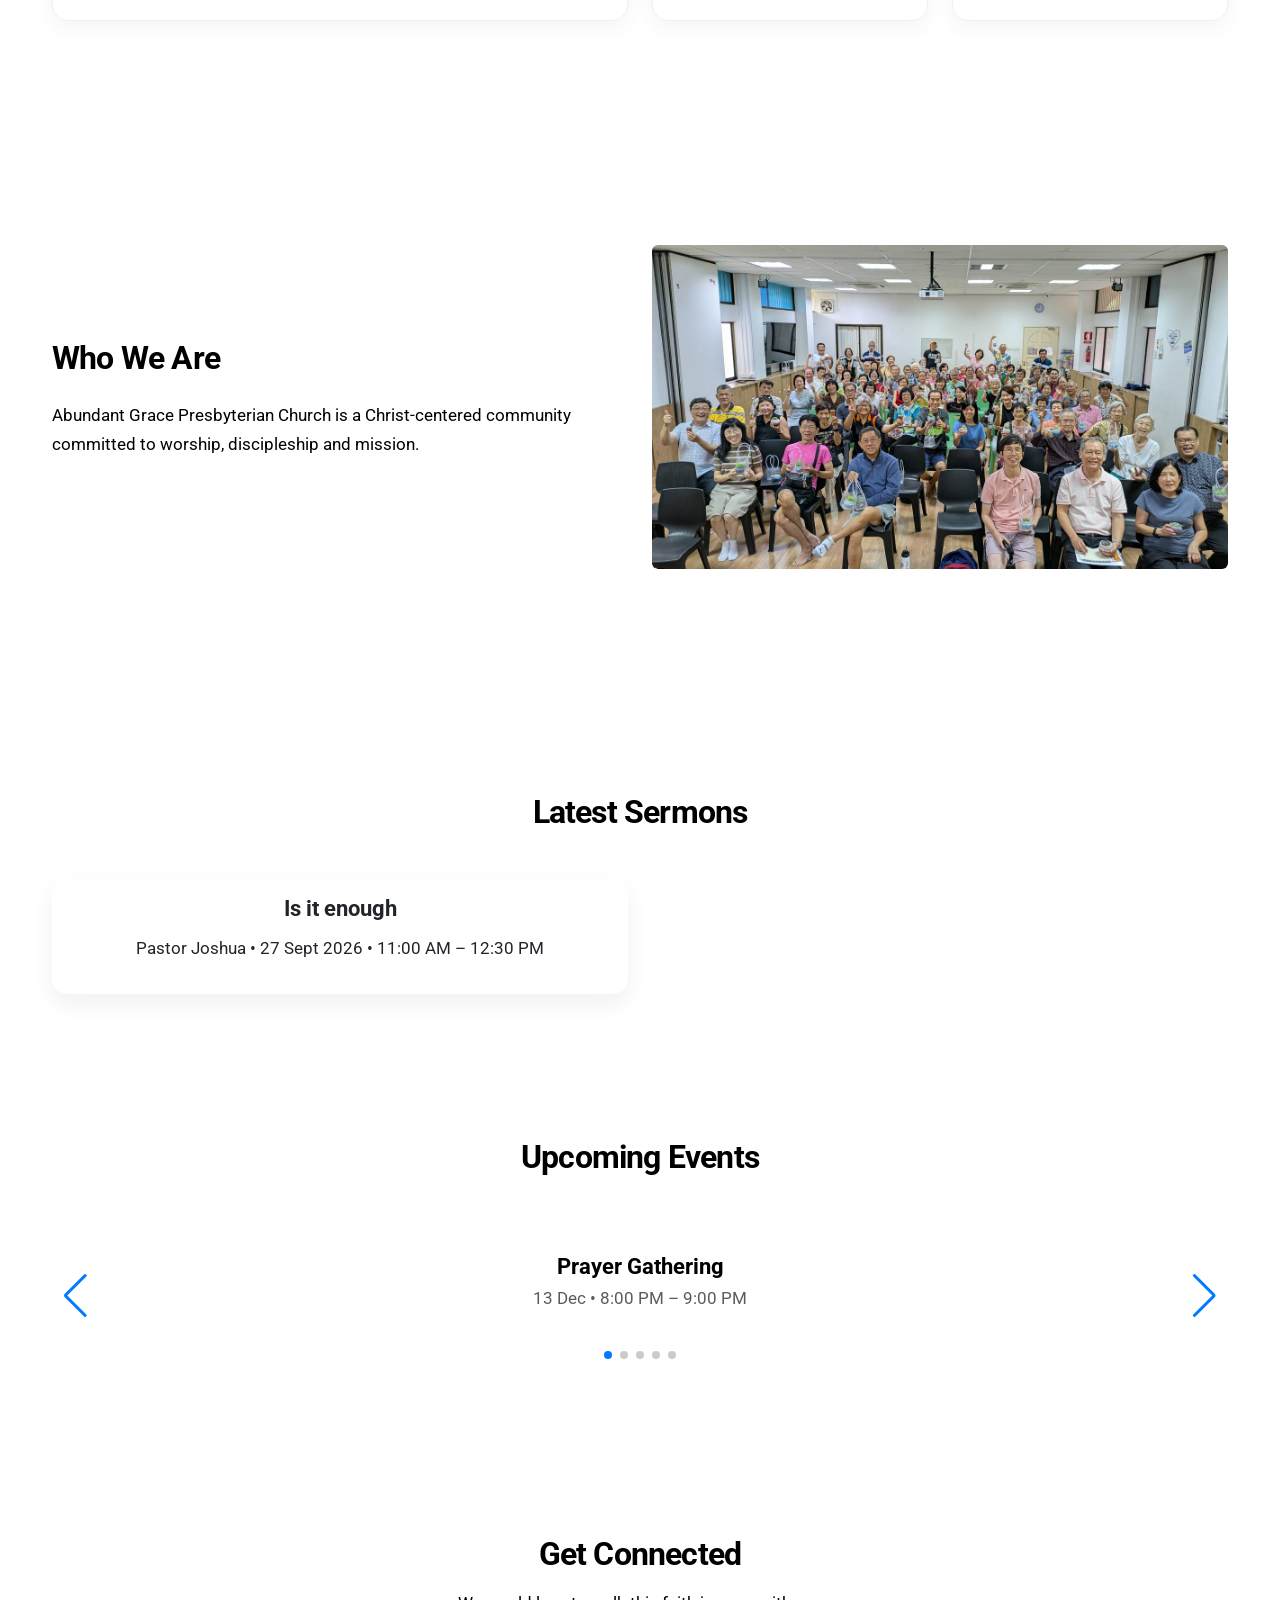
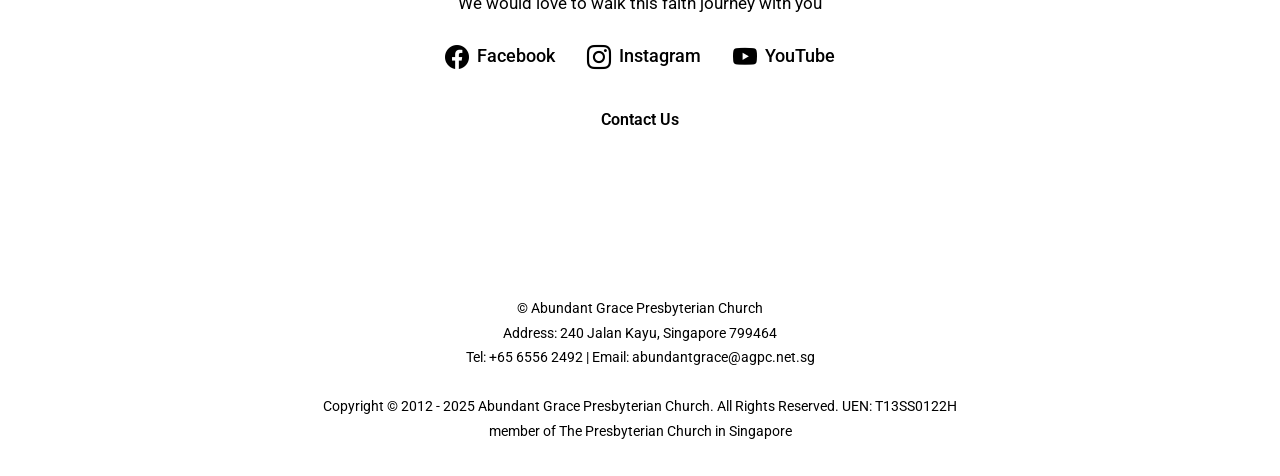
==== commit 6afa76f7: "Update index.html" ====
--- a/index.html
+++ b/index.html
@@ -329,11 +329,16 @@
         </section>
 
         <!-- FOOTER -->
-        <footer class="footer">
+        <footer class="footer mt-5">
         <div class="container text-center">
             <p>© Abundant Grace Presbyterian Church</p>
+            <p>Address: 240 Jalan Kayu, Singapore 799464</p>
+            <p>Tel: +65 6556 2492     |     Email: abundantgrace@agpc.net.sg</p>
+​            <p>Copyright © 2012 - 2025 Abundant Grace Presbyterian Church. All Rights Reserved. UEN: T13SS0122H</p>
+            <p>member of The Presbyterian Church in Singapore</p>
         </div>
         </footer>
+
 
         <!-- Utils first -->
         <script src="utils.js"></script>
--- a/CSS/style.css
+++ b/CSS/style.css
@@ -218,53 +218,54 @@
 ----------------------------------------------------- */
 /* Shared buttons */
 
-.btn-primary {
-    border-color: var(--brand-dark);
-    background-color: var(--brand-dark);
-    color: #FFFFFF;
-}
-
-.btn-primary:hover,
-.btn-primary:focus {
-    border-color: var(--button-hover);
-    background-color: var(--button-hover);
-    color: #FFFFFF;
-}
-
-.btn-outline-primary {
-    border-color: var(--brand-primary);
-    color: var(--brand-primary);
-}
-
-.btn-outline-primary:hover,
-.btn-outline-primary:focus {
-    border-color: var(--brand-primary);
-    background-color: var(--brand-primary);
-    color: #FFFFFF;
-}
-
-.btn {
-    border-radius: 8px;
-    font-weight: 500;
-    transition: all 0.2s ease;
-}
-
 .cta-section {
     padding: 4.5rem 1.5rem;
     background-color: var(--brand-dark);
-    color: var(--text-on-dark);
+    color: var(--brand-white);
     text-align: center;
 }
 
 .cta-section h2 {
     margin-bottom: 1rem;
-    color: var(--text-on-dark);
+    color: var(--brand-white);
 }
 
 .cta-section p {
     max-width: 650px;
     margin: 0 auto 1.5rem;
-    color: #E5ECF1;
+    color: var(--brand-light);
+}
+
+.cta-section .social-links a {
+    color: var(--brand-light);
+}
+
+.cta-section .social-links a:hover {
+    color: var(--brand-white);
+}
+
+/* Shared CTA button */
+.btn-cta {
+    display: inline-block;
+    padding: 0.8rem 2rem;
+    border: 2px solid var(--brand-primary);
+    border-radius: 999px;
+    background-color: var(--brand-primary);
+    color: var(--brand-white);
+    font-weight: 600;
+    text-decoration: none;
+    transition: background-color 0.25s ease,
+                border-color 0.25s ease,
+                color 0.25s ease,
+                transform 0.25s ease;
+}
+
+.btn-cta:hover,
+.btn-cta:focus-visible {
+    border-color: var(--brand-light);
+    background-color: var(--brand-light);
+    color: var(--brand-dark);
+    transform: translateY(-2px);
 }
 
 /* -----------------------------------------------------
@@ -273,15 +274,15 @@
 
 .footer {
     padding: 2rem 1.5rem;
-    background-color: var(--bg-dark);
-    color: #D9E0E4;
+    background-color: var(--brand-dark);
+    color: var(--brand-light);
     font-size: 0.9rem;
     text-align: center;
 }
 
 .footer p {
     margin-bottom: 0;
-    color: #D9E0E4;
+    color: var(--brand-light);
     font-size: 0.9rem;
 }
 
@@ -425,6 +426,64 @@
 /* =====================================================
    04. HOMEPAGE — index.html
 ===================================================== */
+
+/* =====================================================
+   04. HOMEPAGE — index.html
+===================================================== */
+
+/* Service information */
+.info-section {
+    background-color: var(--brand-beige);
+}
+
+.info-section .info-card {
+    background-color: var(--brand-white);
+}
+
+.info-section .info-icon {
+    background-color: var(--brand-light);
+    color: var(--brand-dark);
+}
+
+.info-section .service-block strong {
+    background-color: var(--brand-primary);
+    color: var(--brand-white);
+}
+
+/* About section */
+.content-section {
+    background-color: var(--brand-white);
+}
+
+/* Latest Sermons */
+.content-section.sermons-section {
+    background-color: var(--brand-light);
+}
+
+.sermons-section #latest-sermons .card {
+    background-color: var(--brand-white);
+}
+
+/* Upcoming Events */
+.content-section.events-section {
+    background-color: var(--brand-beige);
+}
+
+.events-section .event-card {
+    background-color: var(--brand-white);
+}
+
+/* 5. Service information icons */
+.info-section .info-icon {
+    background-color: var(--brand-light);
+    color: var(--brand-dark);
+}
+
+/* 6. Service time badges */
+.info-section .service-block strong {
+    background-color: var(--brand-primary);
+    color: var(--brand-white);
+}
 
 /* Latest sermons layout */
 
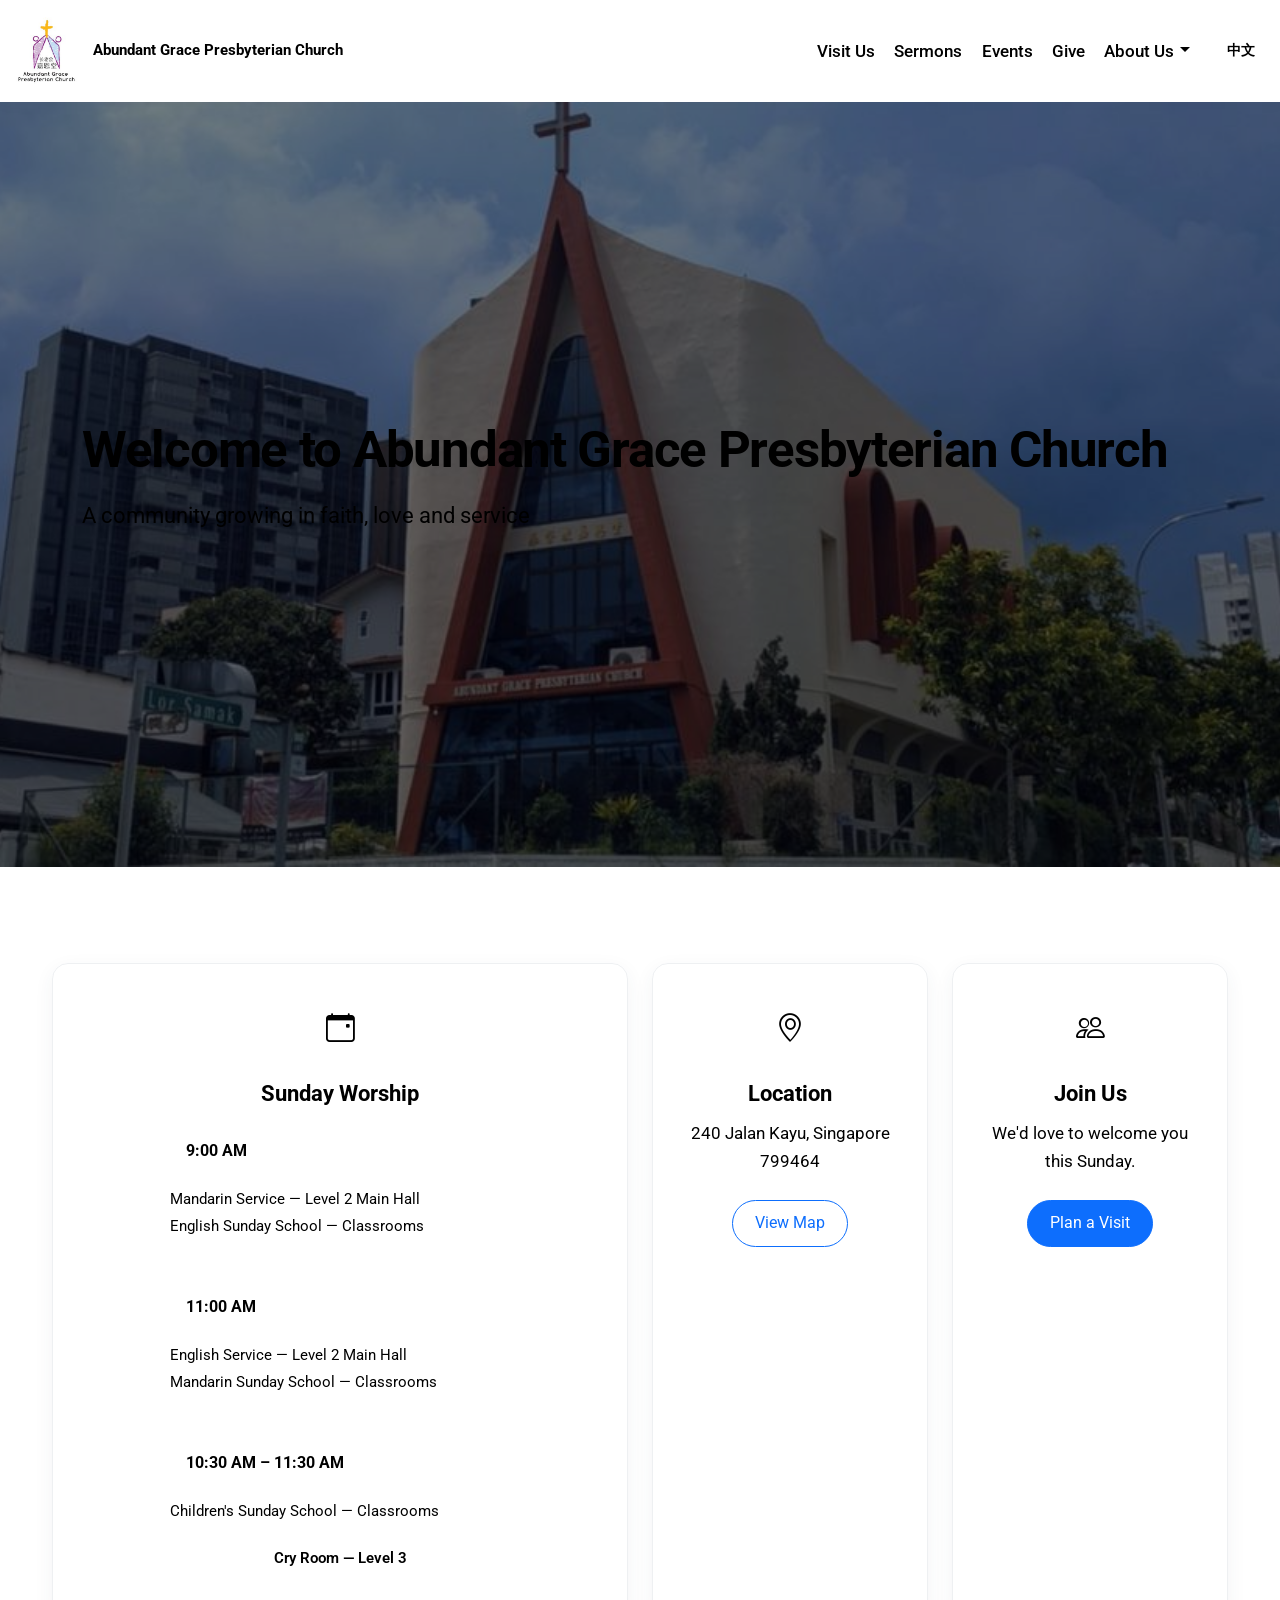
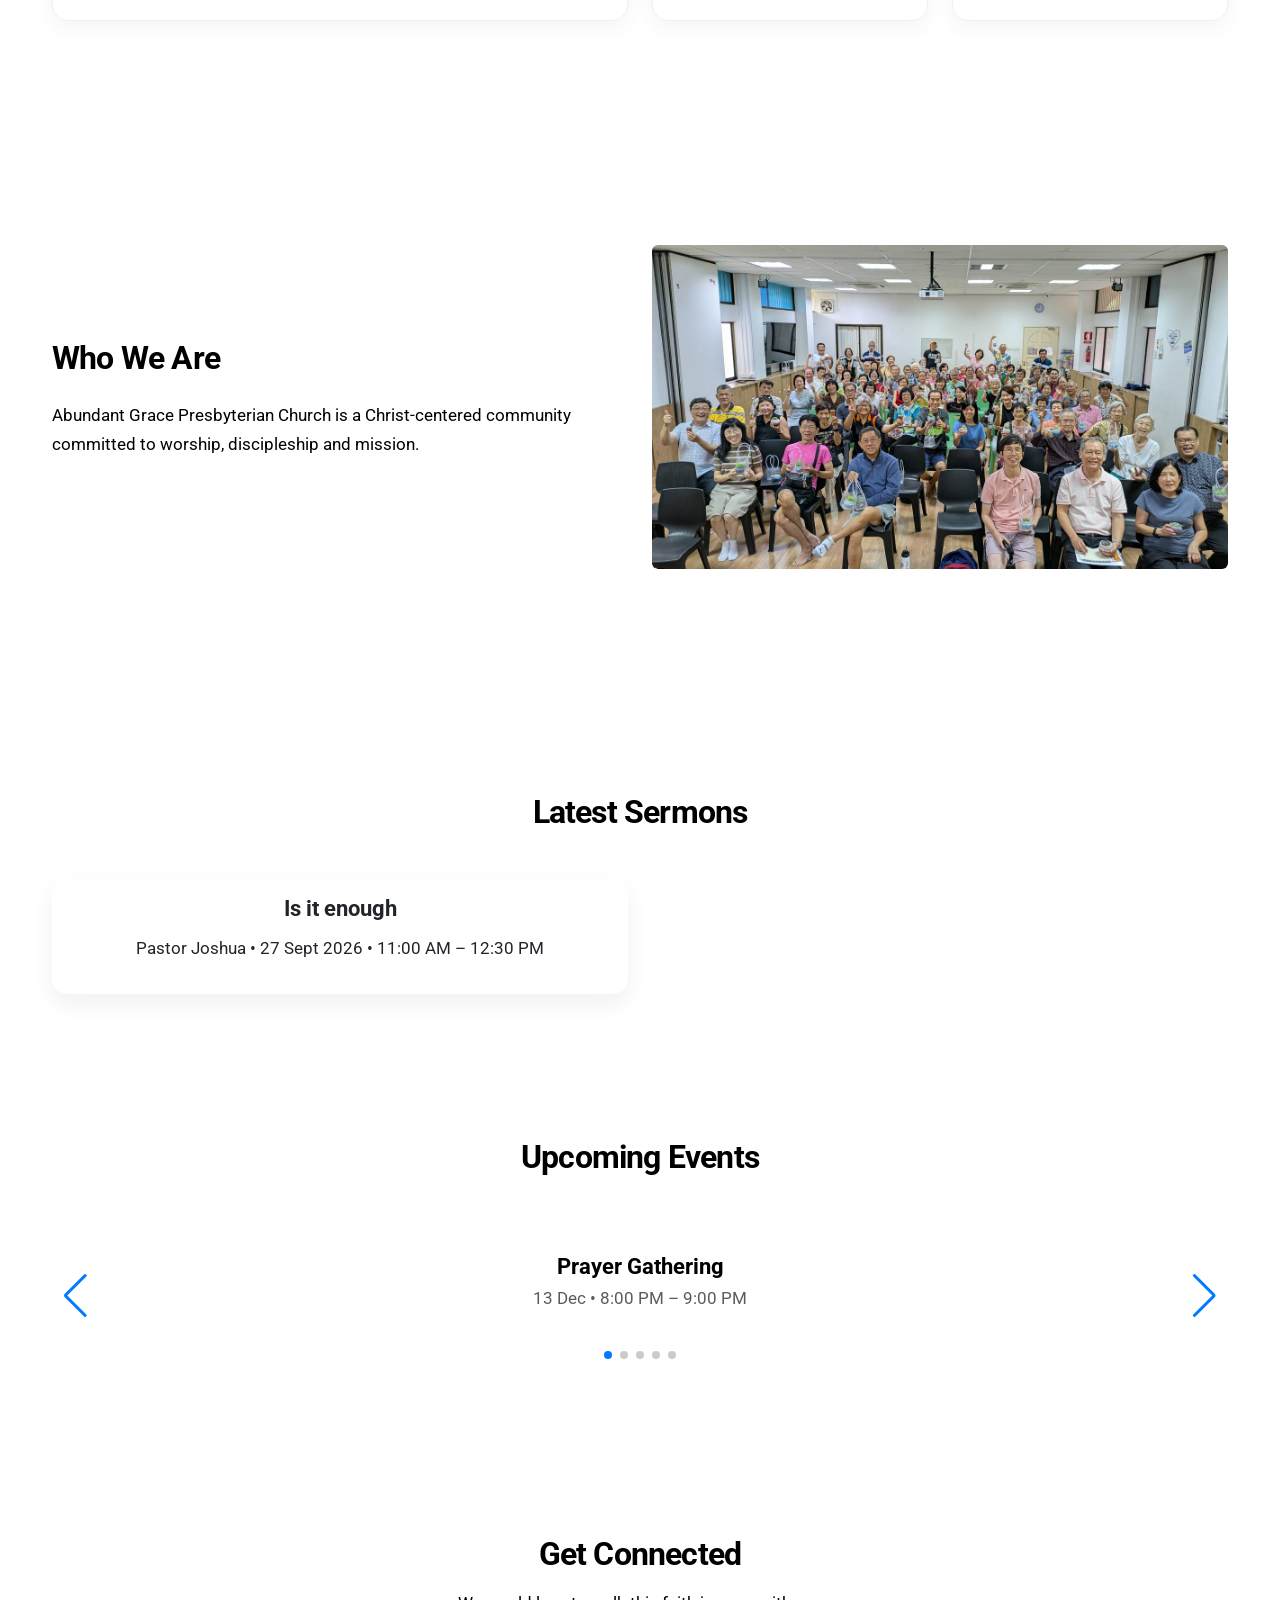
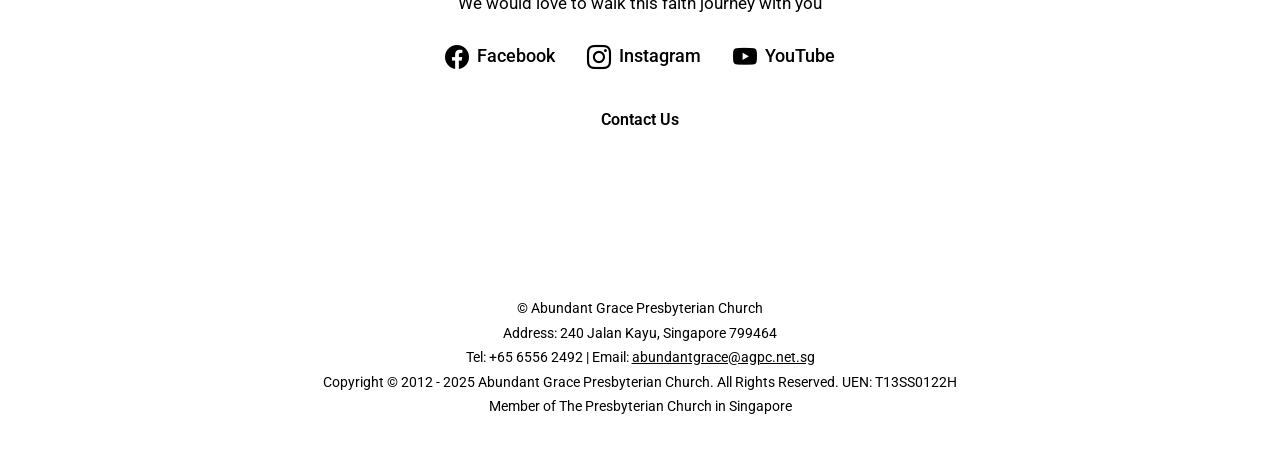
==== commit 0783a61a: "Update index.html" ====
--- a/index.html
+++ b/index.html
@@ -330,13 +330,21 @@
 
         <!-- FOOTER -->
         <footer class="footer mt-5">
-        <div class="container text-center">
-            <p>© Abundant Grace Presbyterian Church</p>
-            <p>Address: 240 Jalan Kayu, Singapore 799464</p>
-            <p>Tel: +65 6556 2492     |     Email: abundantgrace@agpc.net.sg</p>
-​            <p>Copyright © 2012 - 2025 Abundant Grace Presbyterian Church. All Rights Reserved. UEN: T13SS0122H</p>
-            <p>member of The Presbyterian Church in Singapore</p>
-        </div>
+            <div class="container text-center">
+                <p>© Abundant Grace Presbyterian Church</p>
+                <p>
+                    Address: 240 Jalan Kayu, Singapore 799464
+                </p>
+                <p>
+                    Tel: +65 6556 2492 |
+                    Email: <a href="mailto:abundantgrace@agpc.net.sg">abundantgrace@agpc.net.sg</a>
+                </p>
+                <p>
+                    Copyright © 2012 - 2025 Abundant Grace Presbyterian Church.
+                    All Rights Reserved. UEN: T13SS0122H
+                </p>
+                <p>Member of The Presbyterian Church in Singapore</p>
+            </div>
         </footer>
 
 
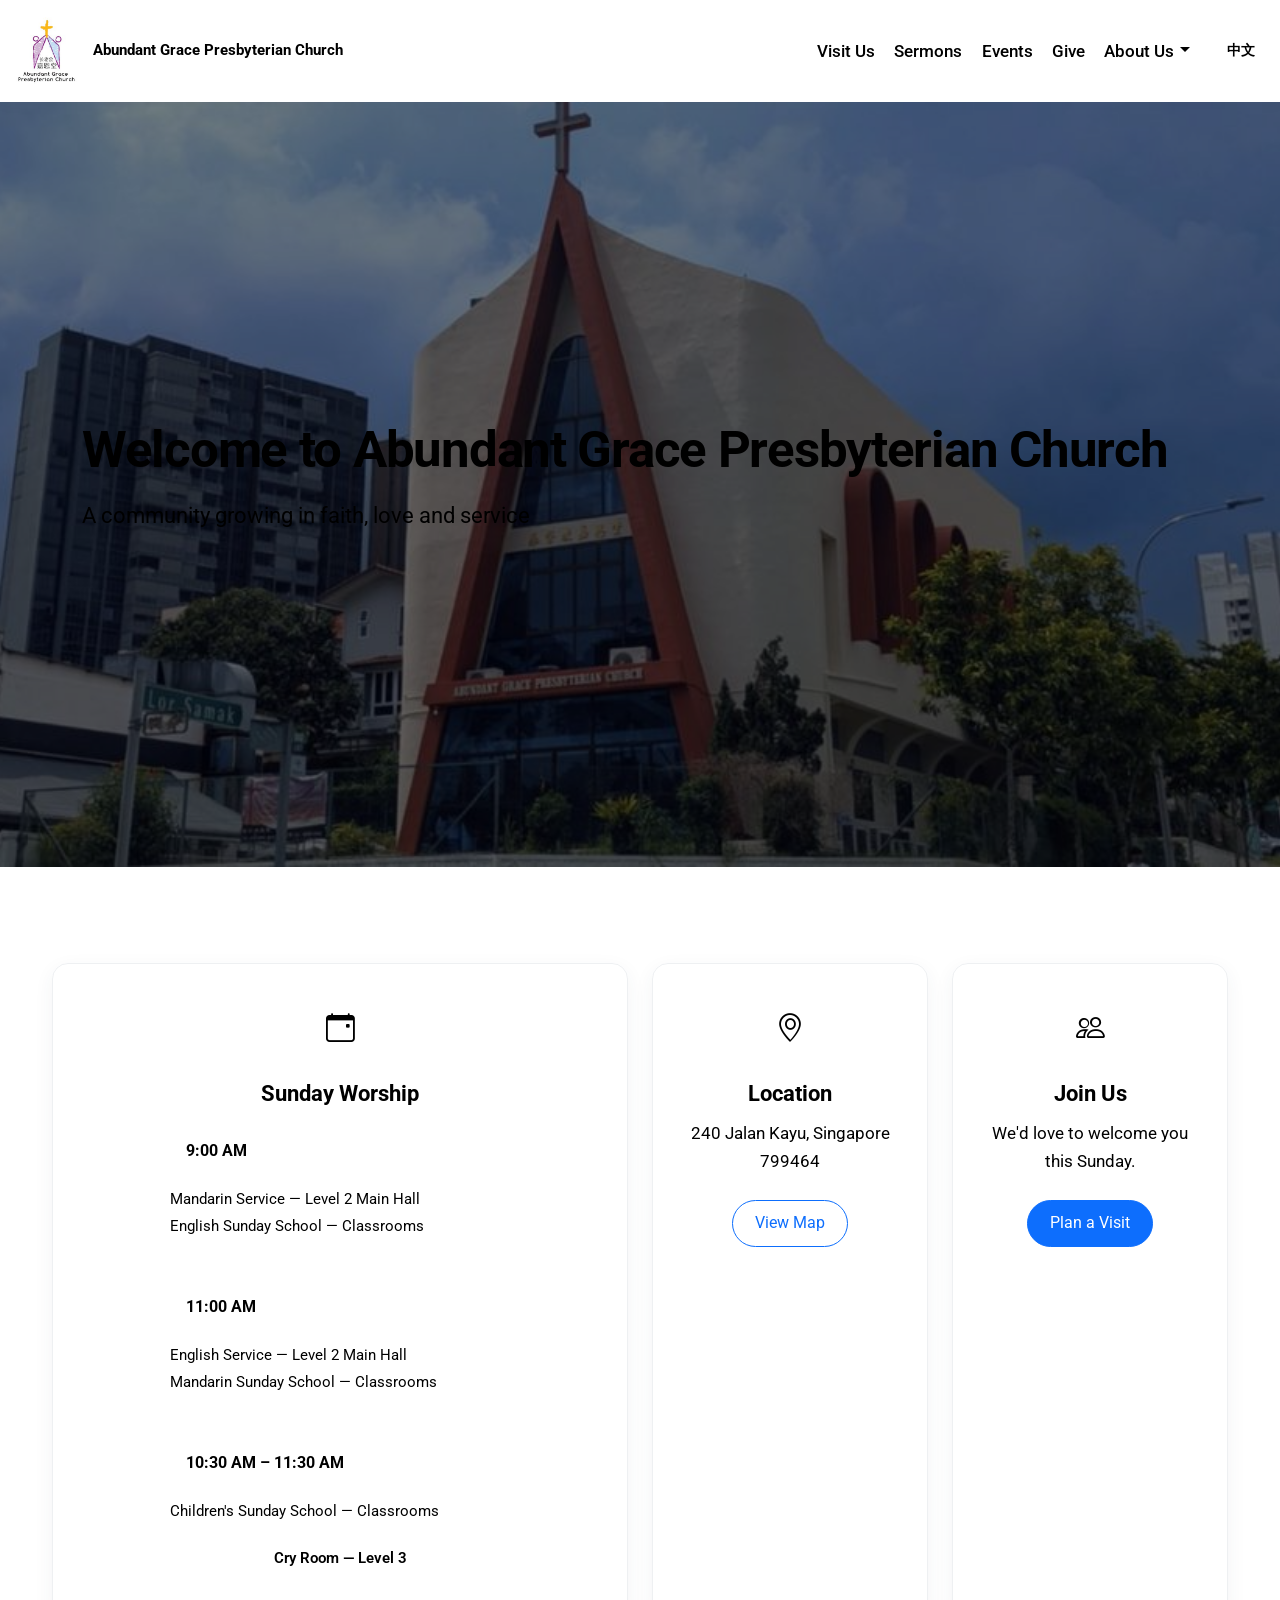
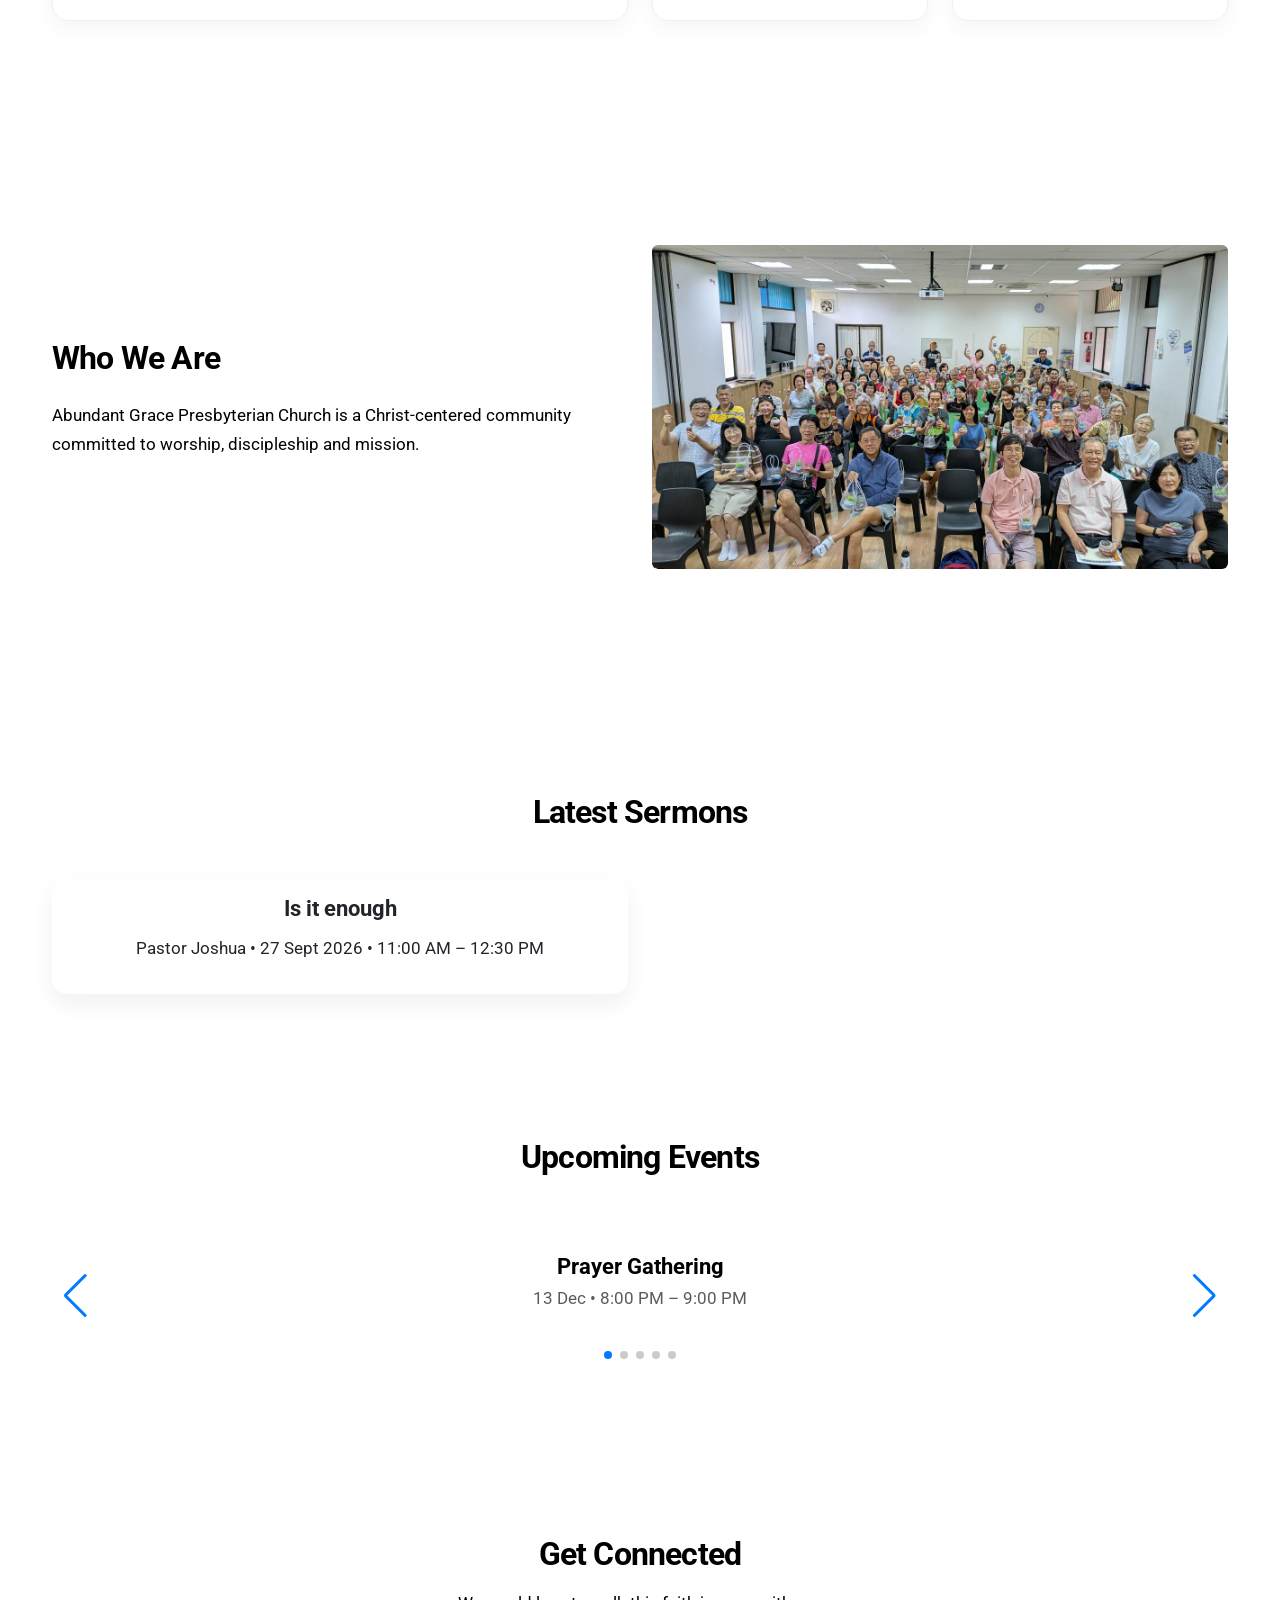
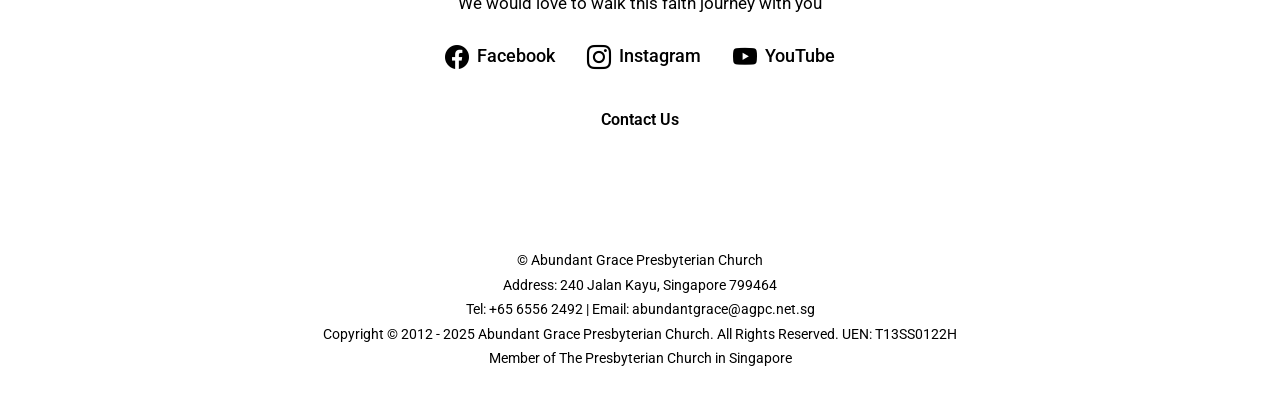
==== commit 2bcbb809: "Update index.html" ====
--- a/index.html
+++ b/index.html
@@ -329,15 +329,13 @@
         </section>
 
         <!-- FOOTER -->
-        <footer class="footer mt-5">
+        <footer class="footer">
             <div class="container text-center">
                 <p>© Abundant Grace Presbyterian Church</p>
-                <p>
-                    Address: 240 Jalan Kayu, Singapore 799464
-                </p>
+                <p>Address: 240 Jalan Kayu, Singapore 799464</p>
                 <p>
                     Tel: +65 6556 2492 |
-                    Email: <a href="mailto:abundantgrace@agpc.net.sg">abundantgrace@agpc.net.sg</a>
+                    Email: abundantgrace@agpc.net.sg
                 </p>
                 <p>
                     Copyright © 2012 - 2025 Abundant Grace Presbyterian Church.
@@ -347,7 +345,6 @@
             </div>
         </footer>
 
-
         <!-- Utils first -->
         <script src="utils.js"></script>
 
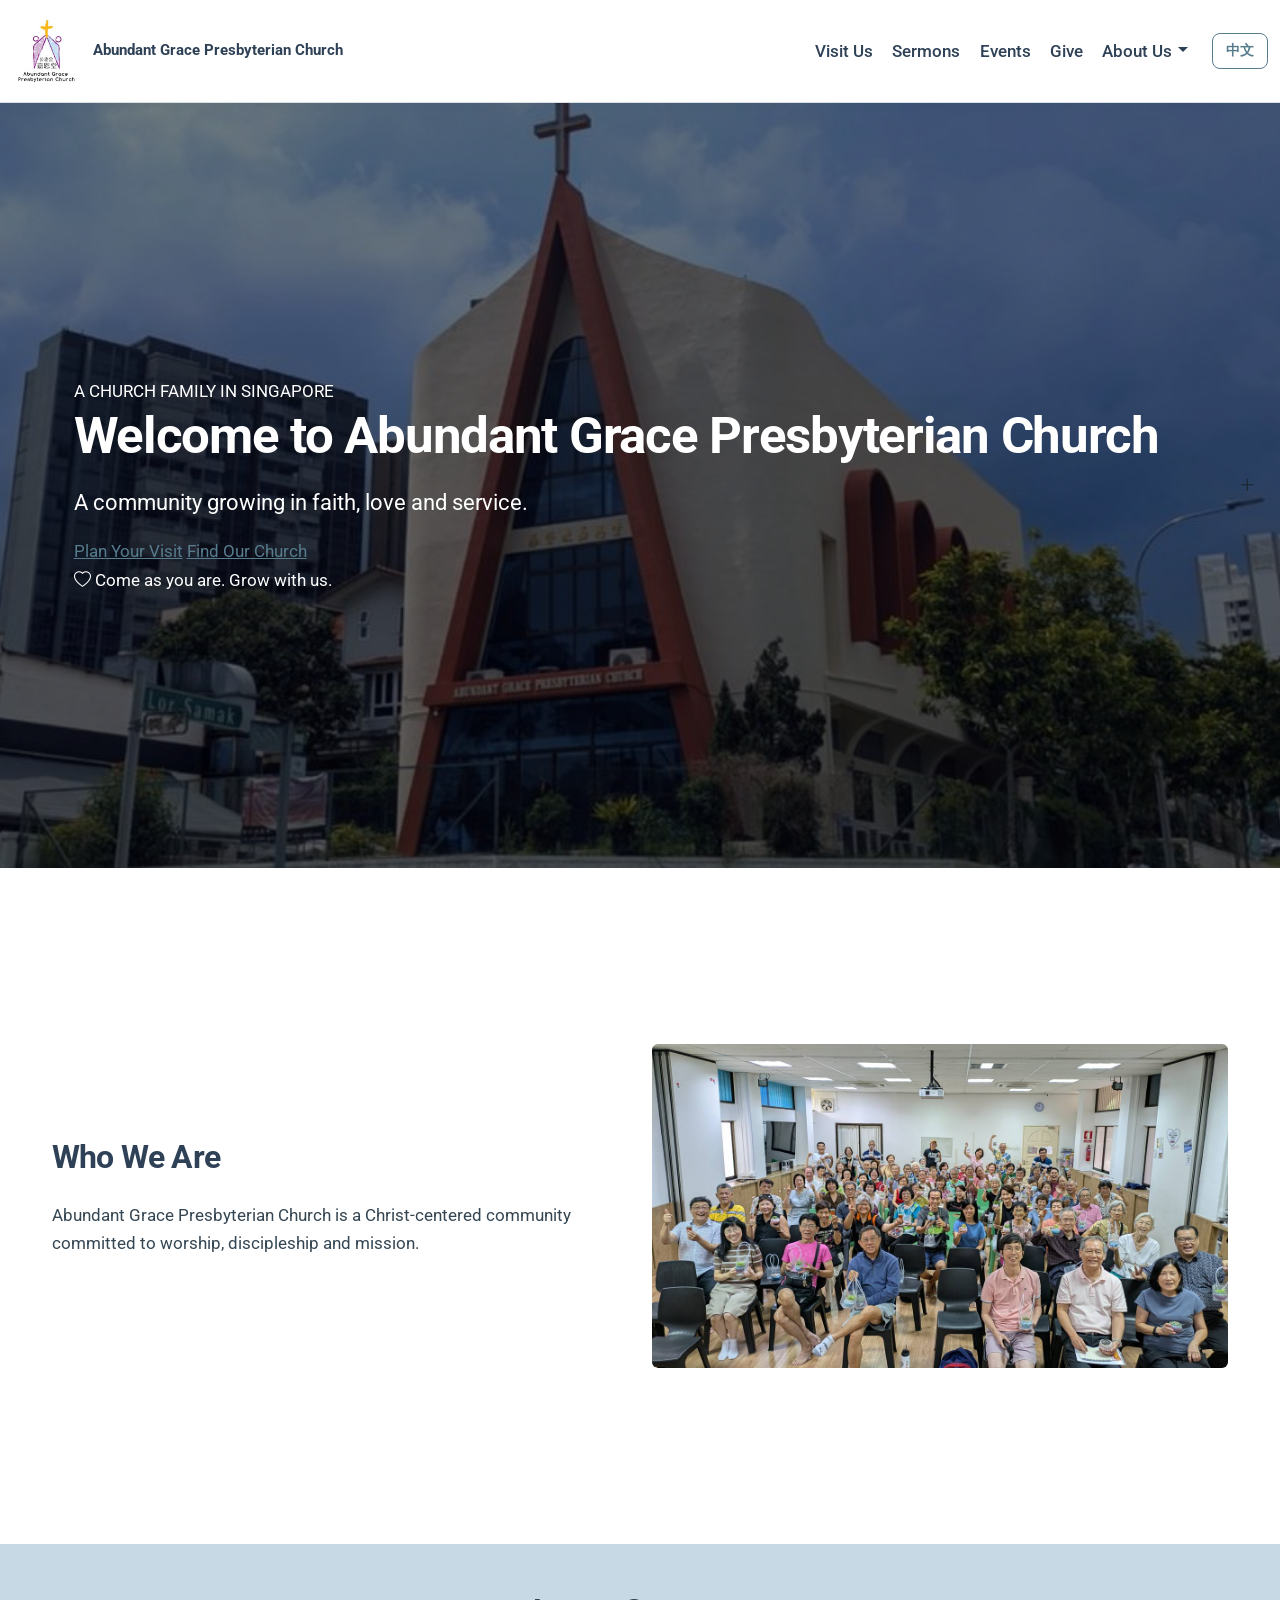
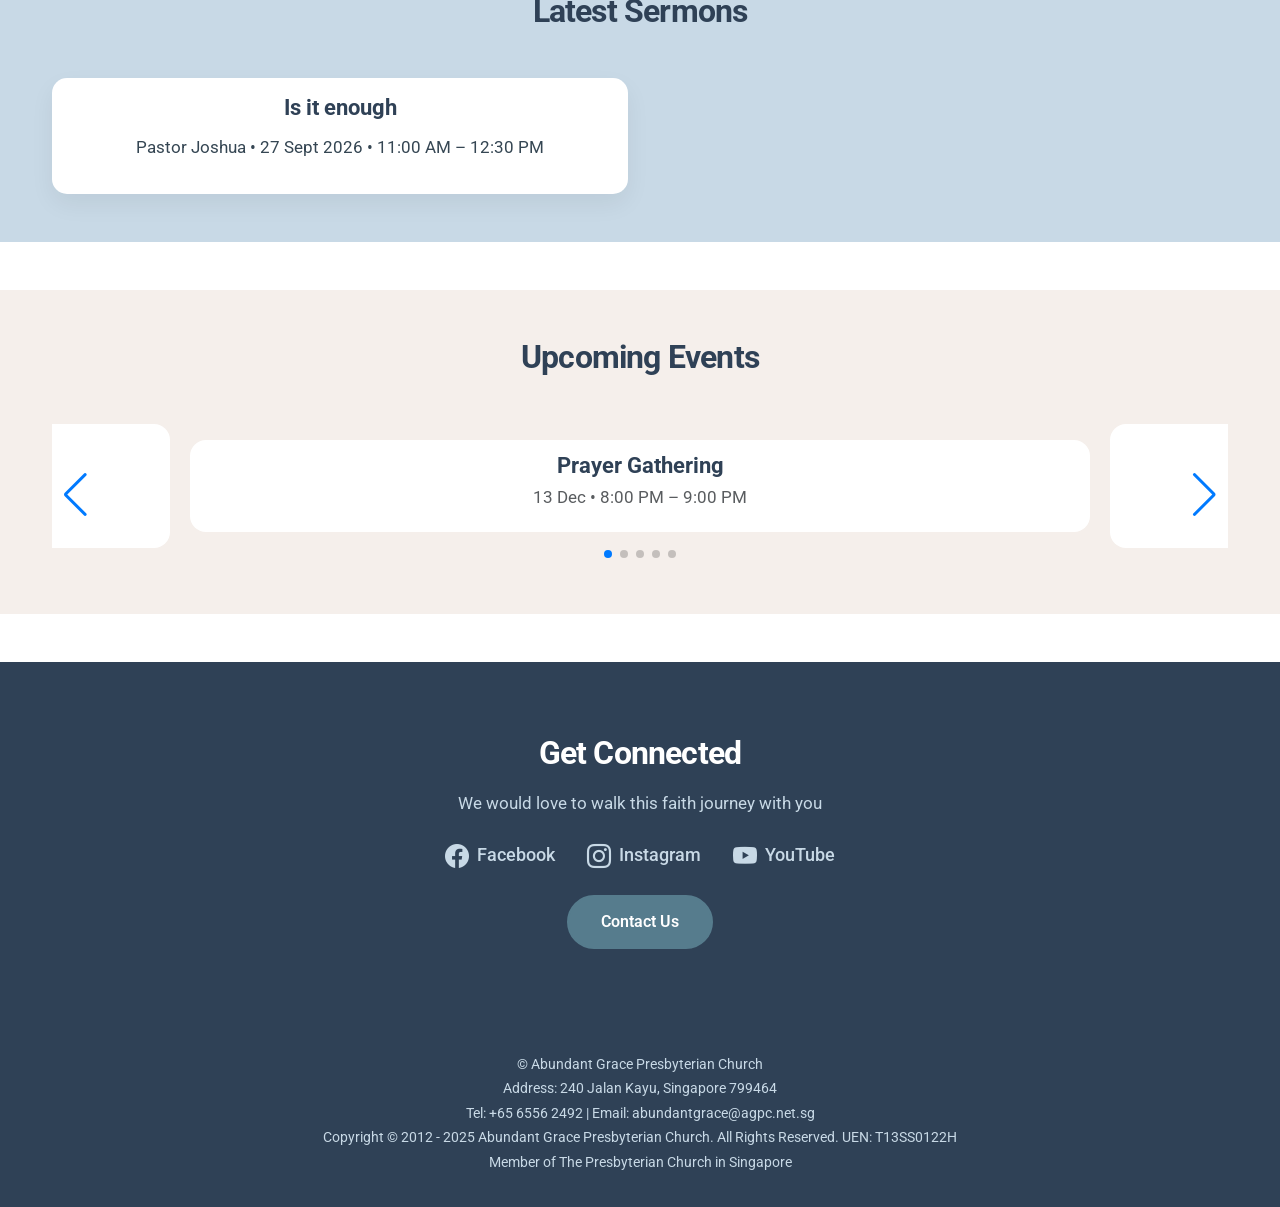
==== commit b2587d8a: "Update index.html" ====
--- a/index.html
+++ b/index.html
@@ -88,162 +88,67 @@
             </div>
         </nav>
 
-          <!-- HERO SECTION -->
+        <!-- HERO SECTION -->
         <section class="hero-section hero-homepage">
-        <div class="container">
-            <h1 data-en="Welcome to Abundant Grace Presbyterian Church"
-                data-zh="欢迎来到长老会嘉恩堂">
-            Welcome to Abundant Grace Presbyterian Church
-            </h1>
-            <p data-en="A community growing in faith, love and service"
-            data-zh="在信仰、爱与服事中成长的群体">
-            A community growing in faith, love and service
-            </p>
-        </div>
-        </section>
-
-        <!-- SERVICE INFO -->
-        <section class="info-section py-5">
-            <div class="container">
-                <div class="row g-4">
-        
-                    <!-- Sunday Worship -->
-                    <div class="col-lg-6">
-                        <div class="info-card">
-        
-                            <div class="info-icon">
-                                <i class="bi bi-calendar-event"></i>
-                            </div>
-        
-                            <h5 class="text-center"
-                                data-en="Sunday Worship"
-                                data-zh="主日崇拜">
-                                Sunday Worship
-                            </h5>
-        
-                            <div class="service-times">
-        
-                                <!-- Mandarin Service -->
-                                <div class="service-block">
-                                    <strong>9:00 AM</strong>
-        
-                                    <p
-                                        data-en="Mandarin Service — Level 2 Main Hall"
-                                        data-zh="华语崇拜 — 二楼礼堂">
-                                        Mandarin Service — Level 2 Main Hall
-                                    </p>
-        
-                                    <p
-                                        data-en="English Sunday School — Classrooms"
-                                        data-zh="英语主日学 — 各课室">
-                                        English Sunday School — Classrooms
-                                    </p>
-                                </div>
-        
-                                <!-- English Service -->
-                                <div class="service-block">
-                                    <strong>11:00 AM</strong>
-        
-                                    <p
-                                        data-en="English Service — Level 2 Main Hall"
-                                        data-zh="英语崇拜 — 二楼礼堂">
-                                        English Service — Level 2 Main Hall
-                                    </p>
-        
-                                    <p
-                                        data-en="Mandarin Sunday School — Classrooms"
-                                        data-zh="华语主日学 — 各课室">
-                                        Mandarin Sunday School — Classrooms
-                                    </p>
-                                </div>
-        
-                                <!-- Children's Sunday School -->
-                                <div class="service-block">
-                                    <strong>10:30 AM – 11:30 AM</strong>
-        
-                                    <p
-                                        data-en="Children's Sunday School — Classrooms"
-                                        data-zh="儿童主日学 — 各课室">
-                                        Children's Sunday School — Classrooms
-                                    </p>
-                                </div>
-        
-                                <!-- Cry Room -->
-                                <p class="cry-room"
-                                   data-en="Cry Room — Level 3"
-                                   data-zh="育婴室 — 三楼">
-                                    👶 Cry Room — Level 3
-                                </p>
-        
-                            </div>
-                        </div>
-                    </div>
-        
-                    <!-- Location -->
-                    <div class="col-lg-3">
-                        <div class="info-card text-center">
-        
-                            <div class="info-icon">
-                                <i class="bi bi-geo-alt"></i>
-                            </div>
-        
-                            <h5
-                                data-en="Location"
-                                data-zh="地点">
-                                Location
-                            </h5>
-        
-                            <p
-                                data-en="240 Jalan Kayu, Singapore 799464"
-                                data-zh="新加坡 240 Jalan Kayu 799464">
-                                240 Jalan Kayu,<br>
-                                Singapore 799464
-                            </p>
-        
-                            <a
-                                href="https://maps.google.com/?q=240+Jalan+Kayu+Singapore+799464"
-                                target="_blank"
-                                class="btn btn-outline-primary mt-2"
-                                data-en="View Map"
-                                data-zh="查看地图">
-                                View Map
-                            </a>
-        
-                        </div>
-                    </div>
-        
-                    <!-- Join Us -->
-                    <div class="col-lg-3">
-                        <div class="info-card text-center">
-        
-                            <div class="info-icon">
-                                <i class="bi bi-people"></i>
-                            </div>
-        
-                            <h5
-                                data-en="Join Us"
-                                data-zh="欢迎参加">
-                                Join Us
-                            </h5>
-        
-                            <p
-                                data-en="We'd love to welcome you this Sunday."
-                                data-zh="欢迎您本周日与我们一同敬拜。">
-                                We'd love to welcome you this Sunday.
-                            </p>
-        
-                            <a
-                                href="Visit Us.html"
-                                class="btn btn-primary mt-2"
-                                data-en="Plan a Visit"
-                                data-zh="计划您的访问">
-                                Plan a Visit
-                            </a>
-        
-                        </div>
-                    </div>
-        
-                </div>
+            <div class="hero-art hero-art-one" aria-hidden="true"></div>
+            <div class="hero-art hero-art-two" aria-hidden="true"></div>
+        
+            <div class="container hero-content">
+        
+                <div class="hero-eyebrow">
+                    <span class="hero-eyebrow-line"></span>
+                    <span data-en="A CHURCH FAMILY IN SINGAPORE"
+                          data-zh="新加坡的教会大家庭">
+                        A CHURCH FAMILY IN SINGAPORE
+                    </span>
+                    <span class="hero-eyebrow-line"></span>
+                </div>
+        
+                <h1 data-en="Welcome to Abundant Grace Presbyterian Church"
+                    data-zh="欢迎来到长老会嘉恩堂">
+                    Welcome to Abundant Grace Presbyterian Church
+                </h1>
+        
+                <p class="hero-subtitle"
+                   data-en="A community growing in faith, love and service."
+                   data-zh="在信仰、爱与服事中一同成长的群体。">
+                    A community growing in faith, love and service.
+                </p>
+        
+                <div class="hero-actions">
+                    <a href="Visit Us.html"
+                       class="hero-button hero-button-primary"
+                       data-en="Plan Your Visit"
+                       data-zh="计划您的到访">
+                        Plan Your Visit
+                        <i class="bi bi-arrow-up-right" aria-hidden="true"></i>
+                    </a>
+        
+                    <a href="https://maps.google.com/?q=240+Jalan+Kayu+Singapore+799464"
+                       target="_blank"
+                       rel="noopener noreferrer"
+                       class="hero-button hero-button-secondary"
+                       data-en="Find Our Church"
+                       data-zh="寻找我们的教会">
+                        Find Our Church
+                        <i class="bi bi-geo-alt" aria-hidden="true"></i>
+                    </a>
+                </div>
+        
+                <div class="hero-note">
+                    <i class="bi bi-heart" aria-hidden="true"></i>
+                    <span data-en="Come as you are. Grow with us."
+                          data-zh="欢迎您来，与我们一同成长。">
+                        Come as you are. Grow with us.
+                    </span>
+                </div>
+        
+            </div>
+        
+            <div class="hero-bottom-mark" aria-hidden="true">
+                <span></span>
+                <i class="bi bi-plus-lg"></i>
+                <span></span>
             </div>
         </section>
 
--- a/CSS/style.css
+++ b/CSS/style.css
@@ -1,4 +1,3 @@
-```css
 /* =====================================================
    AGPC WEBSITE — GLOBAL STYLESHEET
    File: CSS/style.css
@@ -30,21 +29,27 @@
 ===================================================== */
 
 :root {
+    /* Brand palette */
     --brand-primary: #567C8D;
     --brand-dark: #2F4156;
     --brand-light: #C8D9E6;
     --brand-beige: #F5EFEB;
     --brand-white: #FFFFFF;
 
+    /* Text colours */
     --text-main: #2F4156;
     --text-body: #354653;
     --text-muted: #637481;
-
+    --text-on-dark: #FFFFFF;
+
+    /* Borders */
     --border-light: #D9E0E4;
 
+    /* Buttons */
     --button-primary: #567C8D;
     --button-hover: #456878;
 
+    /* Backgrounds */
     --bg-white: #FFFFFF;
     --bg-light: #F5EFEB;
     --bg-sky-blue: #C8D9E6;
@@ -220,37 +225,37 @@
 
 .cta-section {
     padding: 4.5rem 1.5rem;
-    background-color: var(--brand-dark);
-    color: var(--brand-white);
+    background-color: var(--brand-dark)  !important;
+    color: var(--brand-white)  !important;
     text-align: center;
 }
 
 .cta-section h2 {
     margin-bottom: 1rem;
-    color: var(--brand-white);
+    color: var(--brand-white)  !important;
 }
 
 .cta-section p {
     max-width: 650px;
     margin: 0 auto 1.5rem;
-    color: var(--brand-light);
+    color: var(--brand-light)  !important;
 }
 
 .cta-section .social-links a {
-    color: var(--brand-light);
+    color: var(--brand-light)  !important;
 }
 
 .cta-section .social-links a:hover {
-    color: var(--brand-white);
+    color: var(--brand-white)  !important;
 }
 
 /* Shared CTA button */
 .btn-cta {
     display: inline-block;
     padding: 0.8rem 2rem;
-    border: 2px solid var(--brand-primary);
+    border: 2px solid var(--brand-primary)  !important;
     border-radius: 999px;
-    background-color: var(--brand-primary);
+    background-color: var(--brand-primary)  !important;
     color: var(--brand-white);
     font-weight: 600;
     text-decoration: none;
@@ -262,9 +267,9 @@
 
 .btn-cta:hover,
 .btn-cta:focus-visible {
-    border-color: var(--brand-light);
-    background-color: var(--brand-light);
-    color: var(--brand-dark);
+    border-color: var(--brand-light)  !important;
+    background-color: var(--brand-light)  !important;
+    color: var(--brand-dark)  !important;
     transform: translateY(-2px);
 }
 
@@ -274,15 +279,15 @@
 
 .footer {
     padding: 2rem 1.5rem;
-    background-color: var(--brand-dark);
-    color: var(--brand-light);
+    background-color: var(--brand-dark)  !important;
+    color: var(--brand-light)  !important;
     font-size: 0.9rem;
     text-align: center;
 }
 
 .footer p {
     margin-bottom: 0;
-    color: var(--brand-light);
+    color: var(--brand-light)  !important;
     font-size: 0.9rem;
 }
 
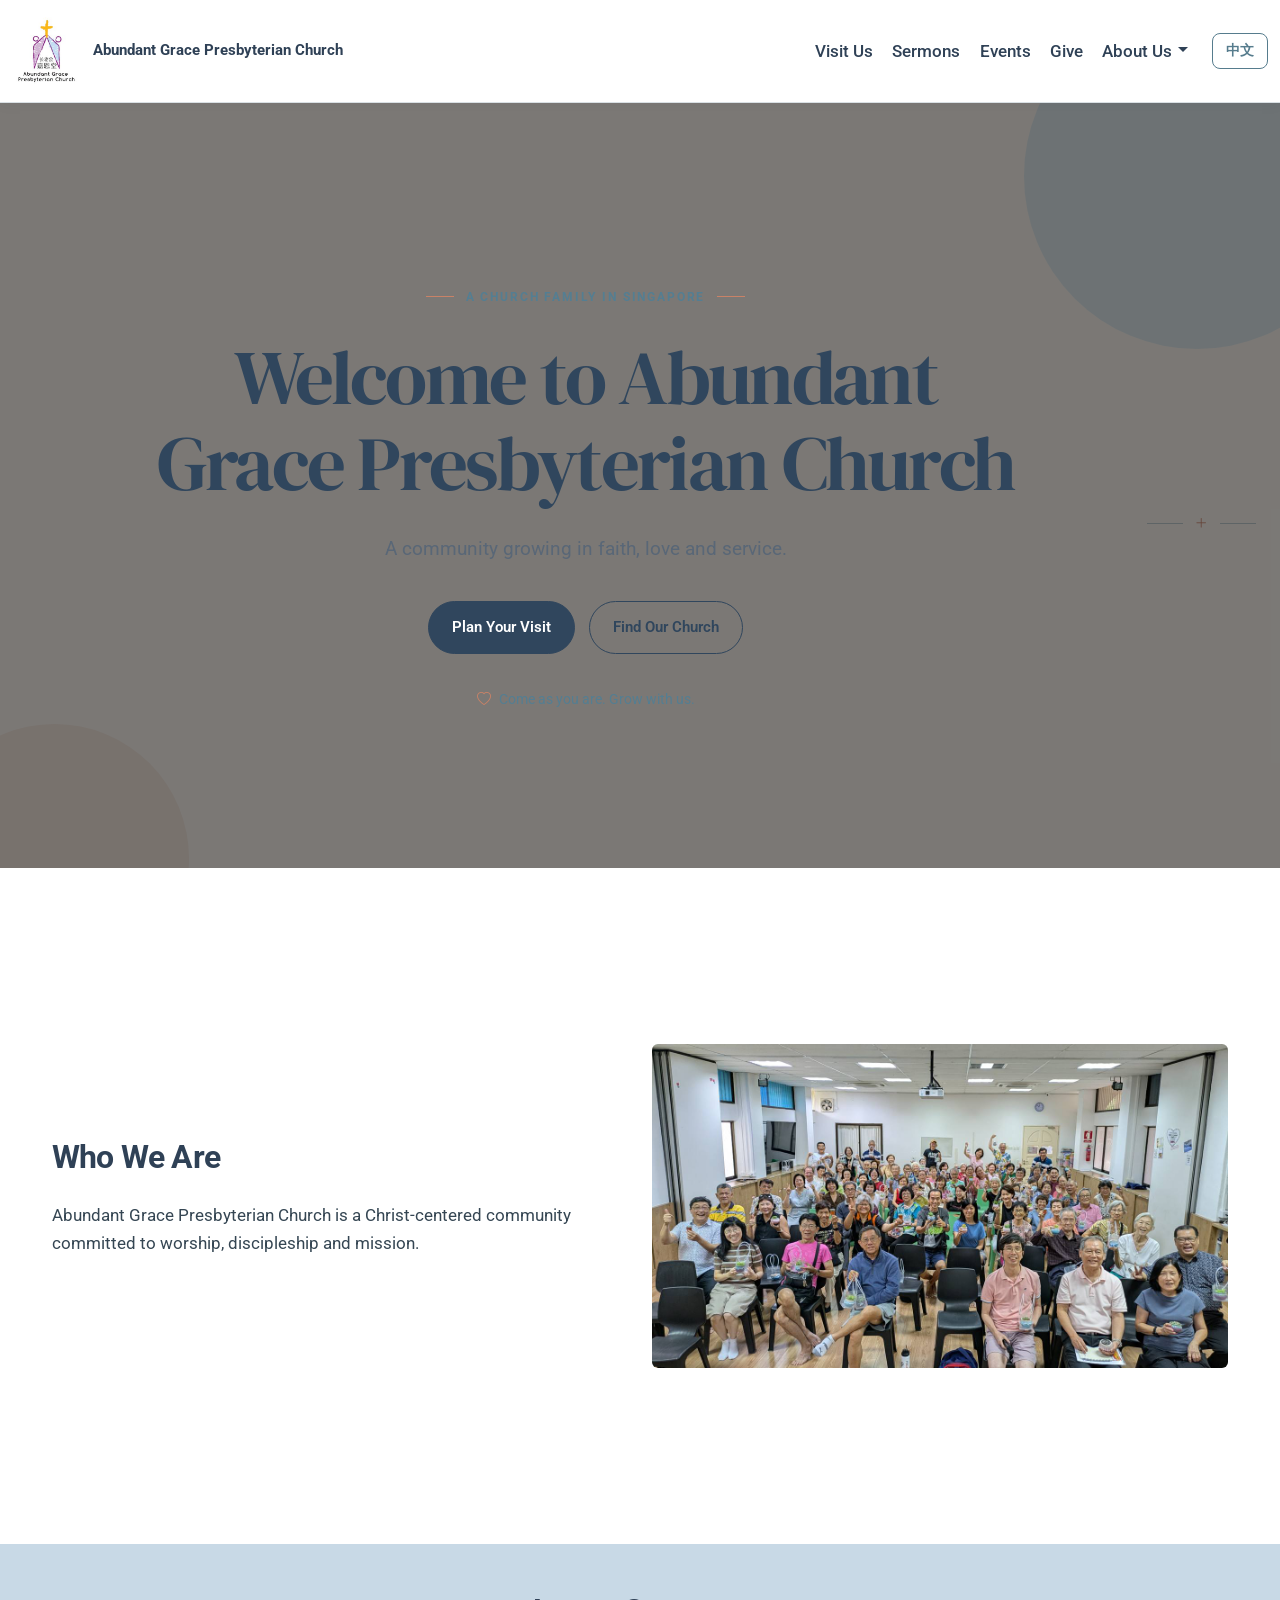
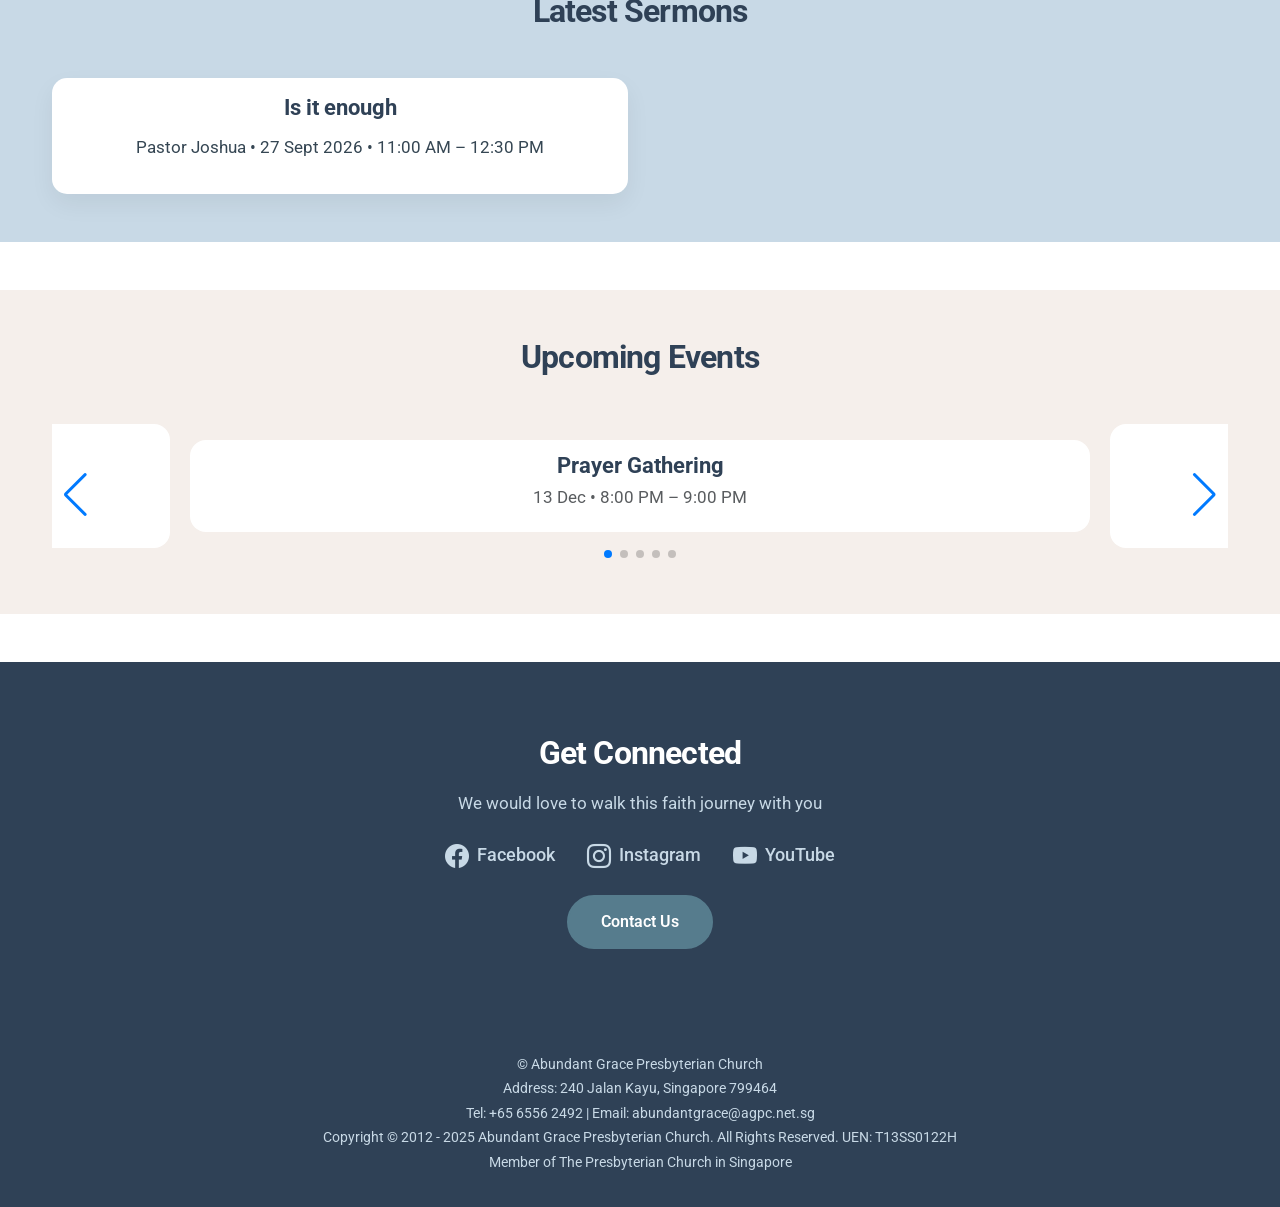
==== commit 95c611fd: "Update index.html" ====
--- a/index.html
+++ b/index.html
@@ -12,6 +12,13 @@
 
         <!-- Swiper JS -->
         <script src="https://cdn.jsdelivr.net/npm/swiper@10/swiper-bundle.min.js"></script>
+
+        
+        <link rel="preconnect" href="https://fonts.googleapis.com">
+        <link rel="preconnect" href="https://fonts.gstatic.com" crossorigin>
+        <link href="https://fonts.googleapis.com/css2?family=DM+Serif+Display&display=swap"
+              rel="stylesheet">
+
         
     </head>
 
--- a/CSS/style.css
+++ b/CSS/style.css
@@ -431,7 +431,245 @@
 /* =====================================================
    04. HOMEPAGE — index.html
 ===================================================== */
-
+/* ==========================================
+   AGPC HOMEPAGE — WARM EDITORIAL HERO
+   ========================================== */
+
+.hero-homepage {
+    --hero-ink: #30465d;
+    --hero-muted: #547e92;
+    --hero-cream: #f7f2ec;
+    --hero-clay: #c98267;
+
+    position: relative;
+    isolation: isolate;
+    overflow: hidden;
+    background: var(--hero-cream);
+    color: var(--hero-ink);
+    text-align: center;
+    padding: clamp(76px, 10vw, 132px) 24px
+             clamp(64px, 8vw, 100px);
+}
+
+/* Soft, organic decorative shapes */
+
+.hero-homepage .hero-art {
+    position: absolute;
+    z-index: -1;
+    pointer-events: none;
+    border-radius: 50%;
+}
+
+.hero-homepage .hero-art-one {
+    width: clamp(180px, 27vw, 360px);
+    aspect-ratio: 1;
+    top: -100px;
+    right: -90px;
+    background: rgba(199, 220, 232, 0.55);
+}
+
+.hero-homepage .hero-art-two {
+    width: clamp(150px, 21vw, 280px);
+    aspect-ratio: 1;
+    bottom: -125px;
+    left: -80px;
+    background: rgba(201, 130, 103, 0.12);
+}
+
+/* Central content */
+
+.hero-homepage .hero-content {
+    position: relative;
+    max-width: 1000px;
+    margin-inline: auto;
+}
+
+.hero-homepage .hero-eyebrow {
+    display: flex;
+    justify-content: center;
+    align-items: center;
+    gap: 12px;
+    margin-bottom: 28px;
+    color: var(--hero-muted);
+    font-size: 0.72rem;
+    font-weight: 700;
+    letter-spacing: 0.16em;
+    line-height: 1.6;
+}
+
+.hero-homepage .hero-eyebrow-line {
+    display: block;
+    width: 28px;
+    height: 1px;
+    background: var(--hero-clay);
+}
+
+.hero-homepage h1 {
+    max-width: 900px;
+    margin: 0 auto;
+    color: var(--hero-ink);
+    font-family: "DM Serif Display", Georgia, serif;
+    font-size: clamp(2.65rem, 6vw, 5.2rem);
+    font-weight: 400;
+    line-height: 1.12;
+    letter-spacing: -0.035em;
+    text-wrap: balance;
+}
+
+.hero-homepage .hero-subtitle {
+    max-width: 590px;
+    margin: 26px auto 0;
+    color: #596777;
+    font-size: clamp(1rem, 1.6vw, 1.2rem);
+    line-height: 1.8;
+}
+
+/* Call-to-action buttons */
+
+.hero-homepage .hero-actions {
+    display: flex;
+    justify-content: center;
+    flex-wrap: wrap;
+    gap: 14px;
+    margin-top: 34px;
+}
+
+.hero-homepage .hero-button {
+    display: inline-flex;
+    align-items: center;
+    justify-content: center;
+    gap: 10px;
+    min-height: 50px;
+    padding: 13px 23px;
+    border: 1px solid var(--hero-ink);
+    border-radius: 999px;
+    font-size: 0.92rem;
+    font-weight: 600;
+    text-decoration: none;
+    transition:
+        background-color 180ms ease,
+        color 180ms ease,
+        border-color 180ms ease,
+        transform 180ms ease;
+}
+
+.hero-homepage .hero-button-primary {
+    background: var(--hero-ink);
+    color: #fff;
+}
+
+.hero-homepage .hero-button-primary:hover {
+    background: var(--hero-muted);
+    border-color: var(--hero-muted);
+    color: #fff;
+    transform: translateY(-2px);
+}
+
+.hero-homepage .hero-button-secondary {
+    background: transparent;
+    color: var(--hero-ink);
+}
+
+.hero-homepage .hero-button-secondary:hover {
+    background: #fff;
+    border-color: var(--hero-muted);
+    color: var(--hero-muted);
+    transform: translateY(-2px);
+}
+
+.hero-homepage .hero-button:focus-visible {
+    outline: 3px solid var(--hero-clay);
+    outline-offset: 4px;
+}
+
+/* Personal, welcoming detail */
+
+.hero-homepage .hero-note {
+    display: flex;
+    justify-content: center;
+    align-items: center;
+    gap: 8px;
+    margin-top: 34px;
+    color: var(--hero-muted);
+    font-size: 0.88rem;
+}
+
+.hero-homepage .hero-note i {
+    color: var(--hero-clay);
+}
+
+.hero-homepage .hero-bottom-mark {
+    display: flex;
+    align-items: center;
+    justify-content: center;
+    gap: 12px;
+    margin-top: 48px;
+    color: var(--hero-clay);
+    font-size: 0.8rem;
+}
+
+.hero-homepage .hero-bottom-mark span {
+    width: 36px;
+    height: 1px;
+    background: rgba(84, 126, 146, 0.35);
+}
+
+/* Responsive adjustments */
+
+@media (max-width: 575.98px) {
+    .hero-homepage {
+        padding: 68px 20px 54px;
+    }
+
+    .hero-homepage .hero-eyebrow {
+        gap: 8px;
+        margin-bottom: 23px;
+        font-size: 0.62rem;
+        letter-spacing: 0.11em;
+    }
+
+    .hero-homepage .hero-eyebrow-line {
+        width: 18px;
+    }
+
+    .hero-homepage h1 {
+        font-size: clamp(2.4rem, 10vw, 3.5rem);
+    }
+
+    .hero-homepage .hero-subtitle {
+        margin-top: 20px;
+    }
+
+    .hero-homepage .hero-actions {
+        flex-direction: column;
+        align-items: stretch;
+        max-width: 300px;
+        margin: 28px auto 0;
+    }
+
+    .hero-homepage .hero-button {
+        width: 100%;
+    }
+
+    .hero-homepage .hero-note {
+        margin-top: 26px;
+        font-size: 0.82rem;
+    }
+
+    .hero-homepage .hero-bottom-mark {
+        margin-top: 36px;
+    }
+}
+
+@media (prefers-reduced-motion: reduce) {
+    .hero-homepage .hero-button {
+        transition: none;
+    }
+
+    .hero-homepage .hero-button:hover {
+        transform: none;
+    }
+}
 /* =====================================================
    04. HOMEPAGE — index.html
 ===================================================== */
